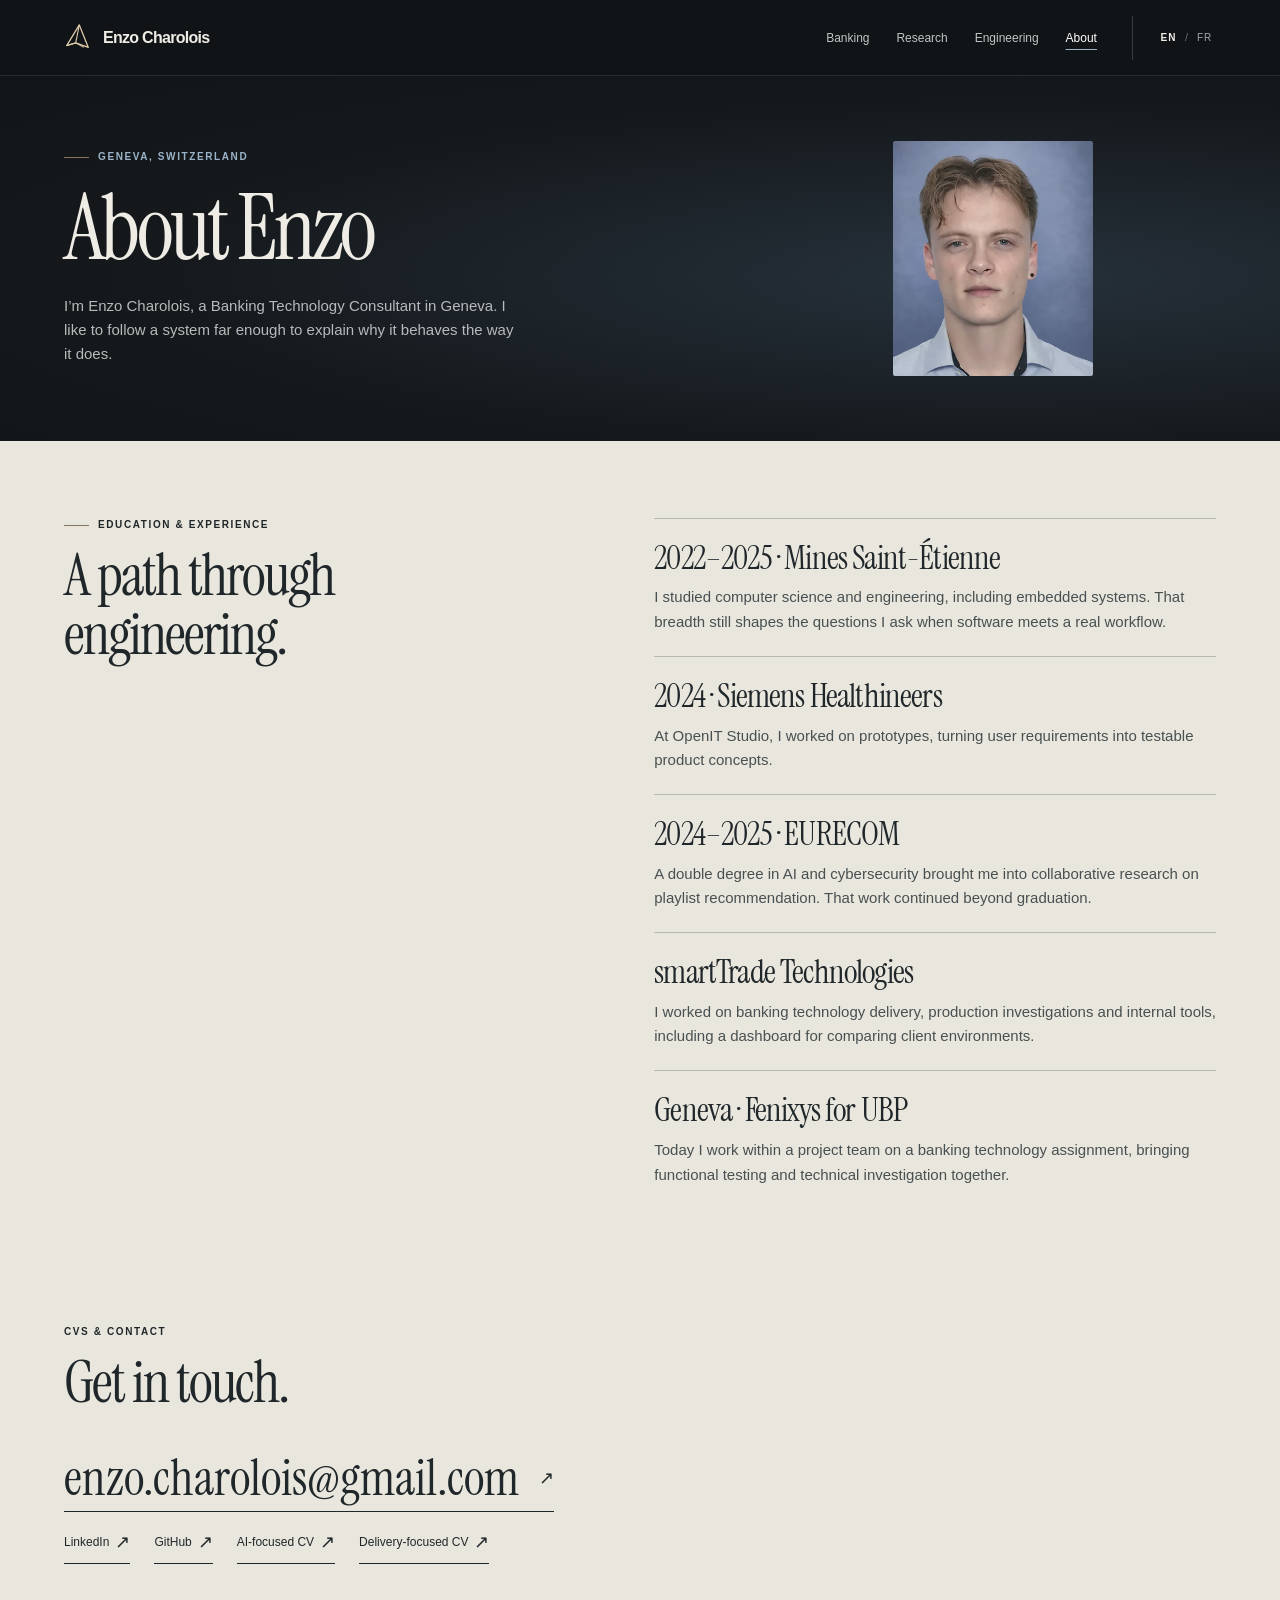
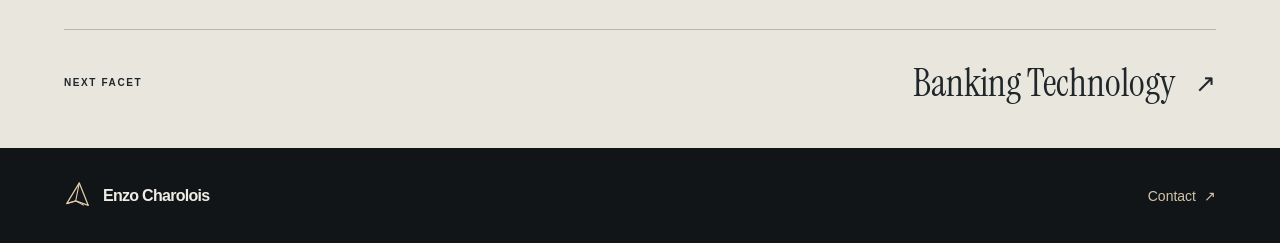
==== about/index.html @ 062ec8ec "Build bilingual portfolio around three engraved interactive glass facets" ====
<!doctype html><html lang="en"><head><meta charset="utf-8"><meta name="viewport" content="width=device-width,initial-scale=1">
  <title>About — Enzo Charolois</title><meta name="description" content="Banking Technology Consultant · Geneva, Switzerland"><meta name="theme-color" content="#111518">
  <meta property="og:type" content="website"><meta property="og:title" content="About — Enzo Charolois"><meta property="og:description" content="Banking Technology Consultant · Geneva, Switzerland"><meta property="og:image" content="https://nazzar02.github.io/enzo-charolois.github.io/facets/social.jpg">
  <link rel="canonical" href="https://nazzar02.github.io/enzo-charolois.github.io/about/"><link rel="alternate" hreflang="en" href="https://nazzar02.github.io/enzo-charolois.github.io/about/"><link rel="alternate" hreflang="fr" href="https://nazzar02.github.io/enzo-charolois.github.io/fr/about/">
  <link rel="icon" href="../facets/mark.svg"><link rel="preload" href="../facets/fonts/InstrumentSerif-Regular.ttf" as="font" type="font/ttf" crossorigin>
  <link rel="stylesheet" href="../facets/style.css"><link rel="stylesheet" href="../facets/world.css"></head><body class="interior" data-page="about">
  <a href="#main" class="skip">Skip to content</a><header><div class="shell header-inner"><a class="brand" href="../"><svg viewBox="0 0 30 32" fill="none" aria-hidden="true"><path d="M3 25 17 2l10 25-14-5Z" stroke="currentColor" stroke-width="1.4" stroke-linejoin="round"/><path d="M17 2 13 22m0 0L3 25m10-3 9 5" stroke="currentColor" stroke-width="1.2"/></svg><span>Enzo Charolois</span></a>
  <nav class="wide-nav" aria-label="Primary navigation"><a href="../banking/" >Banking</a><a href="../research/" >Research</a><a href="../engineering/" >Engineering</a><a href="./" aria-current="page">About</a></nav><div class="lang" aria-label="Language"><a lang="en" hreflang="en" data-language href="./" aria-current="true">EN</a><span aria-hidden="true">/</span><a lang="fr" hreflang="fr" data-language href="../fr/about/" >FR</a></div>
  <details class="compact-nav"><summary>Menu</summary><nav aria-label="Primary navigation"><a href="../banking/" >Banking</a><a href="../research/" >Research</a><a href="../engineering/" >Engineering</a><a href="./" aria-current="page">About</a></nav></details></div></header>
  <main id="main"><section class="world-cover"><div class="world-hero shell"><div><p class="kicker"><span class="rule"></span>Geneva, Switzerland</p><h1>About Enzo</h1><p class="intro">I’m Enzo Charolois, a Banking Technology Consultant in Geneva. I like to follow a system far enough to explain why it behaves the way it does.</p></div><img class="portrait" src="../facets/portrait.webp" alt="Portrait of Enzo Charolois" width="400" height="460"></div></section><div class="paper"><section class="notes shell"><div><p class="kicker"><span class="rule"></span>Education & experience</p><h2 class="section-title">A path through engineering.</h2></div><div class="entries"><article><h3>2022–2025 · Mines Saint-Étienne</h3><p>I studied computer science and engineering, including embedded systems. That breadth still shapes the questions I ask when software meets a real workflow.</p></article><article><h3>2024 · Siemens Healthineers</h3><p>At OpenIT Studio, I worked on prototypes, turning user requirements into testable product concepts.</p></article><article><h3>2024–2025 · EURECOM</h3><p>A double degree in AI and cybersecurity brought me into collaborative research on playlist recommendation. That work continued beyond graduation.</p></article><article><h3>smartTrade Technologies</h3><p>I worked on banking technology delivery, production investigations and internal tools, including a dashboard for comparing client environments.</p></article><article><h3>Geneva · Fenixys for UBP</h3><p>Today I work within a project team on a banking technology assignment, bringing functional testing and technical investigation together.</p></article></div></section><section id="contact" class="contact shell"><p class="kicker">CVs & contact</p><h2 class="section-title">Get in touch.</h2>
 <a class="text-link" href="mailto:enzo.charolois@gmail.com">enzo.charolois@gmail.com <span aria-hidden="true">↗</span></a><div class="references"><a class="text-link" href="https://www.linkedin.com/in/enzo-charolois">LinkedIn <span aria-hidden="true">↗</span></a><a class="text-link" href="https://github.com/Nazzar02">GitHub <span aria-hidden="true">↗</span></a><a class="text-link" href="../assets/docs/cv/CV_Enzo_Charolois-CH-AI.pdf">AI-focused CV <span aria-hidden="true">↗</span></a><a class="text-link" href="../assets/docs/cv/CV_Enzo_Charolois-CH-PM.pdf">Delivery-focused CV <span aria-hidden="true">↗</span></a></div></section>
 <div class="shell next"><span class="kicker">Next facet</span><a href="../banking/">Banking Technology <span aria-hidden="true">↗</span></a></div></div></main>
  <footer><div class="shell footer-inner"><a class="brand" href="../"><svg viewBox="0 0 30 32" fill="none" aria-hidden="true"><path d="M3 25 17 2l10 25-14-5Z" stroke="currentColor" stroke-width="1.4" stroke-linejoin="round"/><path d="M17 2 13 22m0 0L3 25m10-3 9 5" stroke="currentColor" stroke-width="1.2"/></svg> Enzo Charolois</a><a href="./#contact">Contact <span aria-hidden="true">↗</span></a></div></footer>
  <script type="module" src="../facets/world.js"></script></body></html>
---- facets/style.css ----
@font-face {
  font-family: Instrument;
  src: url(fonts/InstrumentSerif-Regular.ttf) format('truetype');
  font-display: swap;
}
@font-face {
  font-family: Instrument;
  src: url(fonts/InstrumentSerif-Italic.ttf) format('truetype');
  font-style: italic;
  font-display: swap;
}
:root {
  color-scheme: dark;
  --night: #111518;
  --ivory: #eeece5;
  --muted: #acb2b4;
  --gold: #d4bc97;
  --steel: #9fb4c9;
  --rule: #ffffff2b;
  --paper: #e9e6dd;
  --ink: #20272a;
  --serif: Instrument, Georgia, serif;
  --sans: Arial, Helvetica, sans-serif;
  font-family: var(--sans);
  font-synthesis: none;
}
* {
  box-sizing: border-box;
}
body {
  margin: 0;
  background: var(--night);
  color: var(--ivory);
  -webkit-font-smoothing: antialiased;
}
a,
button,
summary {
  color: inherit;
  -webkit-tap-highlight-color: transparent;
}
a {
  text-decoration: none;
}
button,
summary {
  font: inherit;
  cursor: pointer;
}
button {
  background: none;
  border: 0;
}
button:focus-visible,
a:focus-visible,
summary:focus-visible,
[tabindex]:focus-visible {
  outline: 2px solid #dea953;
  outline-offset: 4px;
}
h1,
h2,
h3,
p,
figure {
  margin: 0;
}
h1,
h2,
h3 {
  font-weight: 400;
}
h1,
h2 {
  font-family: var(--serif);
}
em {
  font-weight: 400;
}
[hidden] {
  display: none !important;
}
.shell {
  width: min(100% - clamp(48px, 10vw, 172px), 1510px);
  margin-inline: auto;
}
.sr,
.skip:not(:focus) {
  position: absolute;
  width: 1px;
  height: 1px;
  overflow: hidden;
  clip-path: inset(50%);
  white-space: nowrap;
}
.skip:focus {
  position: fixed;
  z-index: 50;
  background: var(--ivory);
  color: #111;
  padding: 15px;
  top: 12px;
  left: 12px;
}
header {
  position: sticky;
  top: 0;
  z-index: 9;
  background: rgba(17, 21, 24, 0.965);
  border-bottom: 1px solid #ffffff18;
}
.header-inner,
.footer-inner {
  display: flex;
  align-items: center;
  gap: 35px;
  min-height: 75px;
}
.brand {
  display: inline-flex;
  align-items: center;
  gap: 12px;
  font-size: 16px;
  letter-spacing: -0.045em;
  font-weight: 600;
  white-space: nowrap;
  min-height: 44px;
}
.brand svg {
  width: 27px;
  height: 31px;
  color: #e1ccab;
}
.wide-nav {
  margin-left: auto;
  display: flex;
  gap: clamp(15px, 2.1vw, 38px);
  align-items: center;
}
.wide-nav a,
.lang a,
.compact-nav summary,
.footer-inner > a:last-child {
  font-size: 12px;
  display: inline-flex;
  align-items: center;
  min-height: 44px;
}
.wide-nav a {
  color: #c0c4c4;
}
.wide-nav a:hover,
.wide-nav [aria-current] {
  color: white;
}
.lang {
  display: flex;
  align-items: center;
  gap: 5px;
  padding-left: 24px;
  border-left: 1px solid var(--rule);
  line-height: 1;
}
.lang a {
  font-size: 10px;
  letter-spacing: 0.09em;
  min-width: 23px;
  justify-content: center;
  color: #a0a7ab;
}
.lang [aria-current] {
  color: var(--ivory);
  font-weight: 700;
}
.lang > span {
  color: #676c70;
  font-size: 11px;
}
.compact-nav {
  display: none;
}
.cover {
  --ambient: 117, 148, 177;
  --ink-rgb: 17, 21, 24;
  position: relative;
  background:
    radial-gradient(
      ellipse at 75% 44%,
      rgba(var(--ambient), 0.12),
      transparent 51%
    ),
    linear-gradient(111deg, #111517, rgb(var(--ink-rgb)));
  overflow: clip;
}
.hero {
  display: grid;
  grid-template-columns: 46% 54%;
  align-items: center;
  min-height: clamp(475px, 71svh, 775px);
  position: relative;
}
.hero-copy {
  position: relative;
  z-index: 2;
  padding: 52px 0 46px;
}
.kicker,
.eyebrow,
.fig-id,
.facet-no,
.print > span,
.plate-id {
  font-size: 10px;
  line-height: 1.4;
  letter-spacing: 0.16em;
  font-weight: 600;
  text-transform: uppercase;
}
.location {
  display: flex;
  gap: 10px;
  align-items: center;
  color: #bbc2c4;
}
.swiss {
  display: grid;
  place-items: center;
  width: 15px;
  height: 15px;
  color: #dfcaaa;
  font: 16px/1 var(--sans);
}
.hero h1 {
  font-size: clamp(76px, 7.95vw, 138px);
  line-height: 0.94;
  letter-spacing: -0.041em;
  margin: 28px 0 24px;
}
.hero h1 em {
  color: #d6c5aa;
}
.intro {
  max-width: 390px;
  color: #b6babb;
  font-size: clamp(15px, 1.14vw, 19px);
  line-height: 1.62;
  text-wrap: pretty;
}
.cta {
  display: inline-flex;
  gap: 25px;
  align-items: center;
  justify-content: center;
  min-height: 45px;
  margin-top: 26px;
  padding: 0 18px;
  border: 1px solid #c4baa761;
  border-radius: 2px;
  color: #e8e3d8;
  font-size: 12px;
  font-weight: 500;
  background: #ffffff04;
}
.cta:hover {
  background: #e2d8c515;
  border-color: #d3bfa1;
}
.cta > span:last-child,
.text-link > span,
.other a > span {
  font: 18px/1 var(--sans);
}
.specimen {
  position: relative;
  margin: 0 -1vw 0 -1.5vw;
  min-width: 0;
}
.stage {
  position: relative;
  aspect-ratio: 1.16;
  width: 100%;
  max-height: min(62svh, 660px);
  isolation: isolate;
  touch-action: pan-y pinch-zoom;
  user-select: none;
  -webkit-user-select: none;
  cursor: grab;
}
.stage.dragging {
  cursor: grabbing;
}
.stage canvas,
.poster {
  position: absolute;
  width: 100%;
  height: 100%;
  inset: 0;
}
.poster {
  object-fit: contain;
  pointer-events: none;
}
.stage.live .poster {
  visibility: hidden;
}
.stage canvas {
  pointer-events: none;
}
.stage:not(.live) canvas {
  visibility: hidden;
}
.stage.static {
  cursor: default;
}
.studio-glow {
  position: absolute;
  inset: 0 -10%;
  background: radial-gradient(
    ellipse at 45% 57%,
    rgba(var(--ambient), 0.15),
    transparent 53%
  );
}
.drawings {
  position: absolute;
  inset: 0 -15%;
  pointer-events: none;
  mask-image: radial-gradient(ellipse, #000 25%, #0008 55%, transparent 78%);
}
.motif {
  width: 100%;
  height: 100%;
  display: block;
}
.drawings .motif {
  color: rgb(var(--ambient));
  position: absolute;
  inset: 0;
  opacity: 0;
}
.drawings .motif:first-child {
  opacity: 0.16;
}
.floor {
  position: absolute;
  left: 12%;
  right: 9%;
  bottom: 1.5%;
  height: 18%;
  background: radial-gradient(
    ellipse at 50% 50%,
    #030507d9 1%,
    #06090ba8 26%,
    transparent 70%
  );
  transform: rotate(-5deg);
  filter: blur(4px);
}
.specimen figcaption {
  display: flex;
  justify-content: center;
  align-items: center;
  gap: 17px;
  color: #adb6ba;
  font-size: 11px;
  min-height: 25px;
}
.drag-hint > span {
  color: #dcc9a8;
  font-size: 19px;
  vertical-align: -1px;
  padding-right: 5px;
}
.fig-id {
  border-left: 1px solid var(--rule);
  padding-left: 16px;
  font-size: 9px;
  font-weight: 400;
  color: #a7afb3;
}
.fig-id b {
  font-weight: 500;
  color: #deded8;
}
.selector-label {
  display: flex;
  justify-content: space-between;
  align-items: center;
  color: #b9bec0;
  min-height: 42px;
}
.selector-label a {
  display: inline-flex;
  align-items: center;
  gap: 10px;
  min-height: 44px;
  font-size: 11px;
}
.selector {
  display: grid;
  grid-template-columns: repeat(3, minmax(0, 1fr));
  gap: clamp(12px, 2.2vw, 38px);
  padding-bottom: 32px;
}
.facet {
  display: flex;
  align-items: center;
  gap: 14px;
  min-height: 79px;
  border-top: 1px solid #ffffff36;
  color: #b3b7b7;
  position: relative;
  font-family: var(--serif);
  font-size: clamp(20px, 2vw, 33px);
  line-height: 1.05;
}
.facet-no {
  font: 10px var(--sans);
  letter-spacing: 0.12em;
  color: #99a1a5;
}
.facet i {
  margin-left: auto;
  width: 7px;
  height: 7px;
  border: 1px solid #969c9e;
  border-radius: 50%;
}
.facet[aria-pressed='true'],
.facet:hover {
  color: #f2ede4;
}
.facet[aria-pressed='true'] {
  border-color: var(--gold);
}
.facet[aria-pressed='true'] i {
  border-color: var(--gold);
  background: var(--gold);
}
.facet[aria-pressed='true'] .facet-no {
  color: var(--gold);
}
.paper {
  background: var(--paper);
  color: var(--ink);
  color-scheme: light;
}
.preview {
  padding: clamp(45px, 6vw, 90px) 0;
  scroll-margin-top: 72px;
}
.rule {
  display: inline-block;
  width: 25px;
  height: 1px;
  background: #84745c;
  vertical-align: middle;
  margin-right: 9px;
}
.preview-no {
  margin-left: 8px;
  color: #5c6566;
  font-weight: 400;
}
.preview-body {
  display: grid;
  grid-template-columns: 1fr 0.9fr;
  gap: 9%;
  align-items: center;
  margin: 28px 0 45px;
}
.eyebrow {
  color: #404a4a;
  font-size: 10px;
}
.preview-body h2,
.section-title {
  font-size: clamp(42px, 4.5vw, 74px);
  line-height: 1.03;
  letter-spacing: -0.035em;
  margin: 14px 0 17px;
}
.prose {
  font-size: 16px;
  line-height: 1.68;
  max-width: 62ch;
  color: #485051;
}
.text-link {
  display: inline-flex;
  min-height: 44px;
  gap: 20px;
  align-items: center;
  border-bottom: 1px solid currentColor;
  font-size: 13px;
  margin-top: 16px;
}
.print {
  min-height: 210px;
  aspect-ratio: 1.8;
  background: #ccd0ce;
  position: relative;
  overflow: hidden;
}
.print .motif {
  position: absolute;
  inset: 0;
  color: #6e7b7d;
  opacity: 0.65;
}
.print img {
  width: 100%;
  height: 110%;
  object-fit: contain;
  position: absolute;
  inset: -7% 0;
}
.print > span {
  position: absolute;
  left: 16px;
  bottom: 12px;
  color: #4f5b5e;
  font-size: 8px;
}
.world-research {
  background: #d2c4b4;
}
.world-engineering {
  background: #c2cdc0;
}
.other {
  border-top: 1px solid #14212640;
  padding-top: 23px;
  display: flex;
  gap: 25px;
  align-items: baseline;
  flex-wrap: wrap;
}
.other > .kicker {
  margin-right: auto;
  color: #565f5e;
}
.other a,
.footer-inner > a:last-child {
  display: inline-flex;
  align-items: center;
  gap: 8px;
  min-height: 44px;
  font-size: 14px;
}
.footer-inner {
  justify-content: space-between;
  min-height: 95px;
}
.footer-inner > a:last-child {
  color: #d3c3a9;
}
@media (max-width: 850px) {
  .hero {
    grid-template-columns: 46% 54%;
    min-height: 440px;
  }
  .hero h1 {
    font-size: clamp(65px, 8.8vw, 78px);
  }
  .hero-copy {
    padding: 45px 0;
  }
  .header-inner {
    gap: 20px;
  }
  .stage {
    aspect-ratio: 0.98;
  }
  .facet {
    gap: 8px;
  }
  .selector {
    gap: 16px;
  }
  .preview-body {
    gap: 5%;
  }
  .lang {
    padding-left: 12px;
  }
}
@media (max-width: 680px) {
  .shell {
    width: calc(100% - 38px);
  }
  .header-inner {
    min-height: 58px;
    gap: 10px;
  }
  .brand {
    font-size: 15px;
    gap: 8px;
  }
  .brand svg {
    width: 23px;
    height: 27px;
  }
  .wide-nav {
    display: none;
  }
  .lang {
    margin-left: auto;
    border: 0;
    padding: 0;
    gap: 0;
  }
  .lang a {
    min-width: 35px;
  }
  .compact-nav {
    display: block;
    position: relative;
  }
  .compact-nav summary {
    list-style: none;
    min-width: 44px;
    justify-content: center;
    font-size: 12px;
  }
  .compact-nav summary::-webkit-details-marker {
    display: none;
  }
  .compact-nav nav {
    position: absolute;
    right: 0;
    top: 100%;
    display: grid;
    min-width: 160px;
    background: #1c2225;
    border: 1px solid var(--rule);
    padding: 8px 16px;
  }
  .compact-nav a {
    display: flex;
    align-items: center;
    min-height: 44px;
    font-size: 14px;
  }
  .hero {
    display: flex;
    flex-direction: column;
    align-items: stretch;
    min-height: 0;
  }
  .hero-copy {
    padding: 32px 0 0;
  }
  .hero h1 {
    font-size: clamp(54px, 12.5vw, 83px);
    margin: 14px 0 12px;
  }
  .intro {
    font-size: 14px;
    max-width: 35ch;
    line-height: 1.48;
  }
  .cta {
    margin-top: 14px;
    font-size: 12px;
    padding: 0 13px;
  }
  .specimen {
    margin: -10px -5px 3px;
  }
  .stage {
    height: clamp(240px, 34svh, 330px);
    aspect-ratio: auto;
    max-height: none;
  }
  .specimen figcaption {
    font-size: 10px;
    min-height: 21px;
  }
  .selector-label {
    margin-top: 4px;
  }
  .selector {
    gap: 10px;
    padding-bottom: 19px;
  }
  .facet {
    min-height: 67px;
    font-size: clamp(18px, 4.6vw, 26px);
    gap: 4px;
    align-content: start;
    flex-direction: column;
    align-items: flex-start;
    padding-top: 10px;
    line-height: 1.05;
  }
  .facet-no {
    font-size: 9px;
  }
  .facet i {
    position: absolute;
    right: 2px;
    top: 13px;
    width: 5px;
    height: 5px;
  }
  .preview {
    scroll-margin-top: 58px;
  }
  .preview-body {
    grid-template-columns: 1fr;
    gap: 24px;
    margin-bottom: 26px;
  }
  .print {
    aspect-ratio: 2;
    min-height: 145px;
  }
  .other {
    display: grid;
    gap: 1px;
  }
  .other .kicker {
    margin-bottom: 7px;
  }
  .footer-inner {
    min-height: 77px;
  }
}
@media (max-width: 380px) {
  .shell {
    width: calc(100% - 30px);
  }
  .hero-copy {
    padding-top: 22px;
  }
  .stage {
    height: 218px;
  }
  .hero h1 {
    font-size: 52px;
  }
}
@media (max-height: 520px) and (orientation: landscape) and (min-width: 590px) {
  .hero {
    display: grid;
    grid-template-columns: 1fr 1fr;
    min-height: 265px;
  }
  .hero-copy {
    padding: 20px 0;
  }
  .hero h1 {
    font-size: 50px;
    margin: 10px 0;
  }
  .stage {
    height: 230px;
    max-height: 230px;
  }
  .intro {
    font-size: 13px;
  }
  .cta {
    margin-top: 10px;
  }
  .header-inner {
    min-height: 52px;
  }
}
@media (prefers-reduced-motion: no-preference) {
  .facet,
  .cta {
    transition:
      color 0.18s,
      border-color 0.18s,
      background 0.18s;
  }
  .stage {
    transition:
      scale 0.22s,
      translate 0.22s;
  }
  .navigating .stage {
    scale: 1.045;
    translate: 0 -3px;
  }
  .preview-body.revealed {
    animation: reveal 0.42s ease-out;
  }
  @keyframes reveal {
    from {
      transform: translateY(9px);
    }
  }
}
@media (prefers-reduced-motion: reduce) {
  *,
  *::before,
  *::after {
    scroll-behavior: auto !important;
    animation: none !important;
    transition: none !important;
  }
}
.stage > * {
  pointer-events: none;
}
.stage .motif * {
  pointer-events: none;
}
@media (max-width: 680px) {
  .lang a {
    min-width: 44px;
  }
}

@media (prefers-reduced-motion: no-preference) {
  .stage canvas,
  .stage .poster {
    transform: translateY(var(--scroll-offset, 0px));
  }
  .drawings .motif-2 path {
    transform: translateY(calc(var(--assembly, 0) * var(--lift, 0px)));
  }
}
.tilt-control {
  display: inline-flex;
  gap: 8px;
  align-items: center;
  min-height: 44px;
  font-size: 11px;
}
.tilt-control input {
  appearance: none;
  -webkit-appearance: none;
  width: 62px;
  height: 44px;
  margin: 0;
  background: transparent;
  cursor: ew-resize;
  touch-action: pan-y;
}
.tilt-control input::-webkit-slider-runnable-track {
  height: 2px;
  background: #8b8e8a;
}
.tilt-control input::-moz-range-track {
  height: 2px;
  background: #8b8e8a;
}
.tilt-control input::-webkit-slider-thumb {
  -webkit-appearance: none;
  width: 10px;
  height: 10px;
  border-radius: 50%;
  margin-top: -4px;
  background: #e0cdae;
  border: 1px solid #e0cdae;
}
.tilt-control input::-moz-range-thumb {
  width: 10px;
  height: 10px;
  border-radius: 50%;
  background: #e0cdae;
  border: 0;
}
.tilt-control input:focus-visible {
  outline: 2px solid var(--gold);
  outline-offset: 0;
}
@media (max-width: 680px) {
  .specimen figcaption {
    gap: 12px;
  }
  .tilt-control {
    gap: 5px;
    font-size: 10px;
  }
  .tilt-control input {
    width: 48px;
  }
  .fig-id {
    padding-left: 9px;
  }
}

@media (prefers-reduced-motion: reduce) {
  .stage.live canvas,
  .tilt-control {
    display: none;
  }
  .stage.live .poster {
    visibility: visible;
  }
}

.other a[data-other] {
  align-items: flex-start;
  flex-direction: column;
  gap: 4px;
  max-width: 245px;
}
.other a[data-other] strong {
  font-weight: 500;
}
.other a[data-other] small {
  color: #4c5655;
  font-size: 12px;
  line-height: 1.5;
}
@media (max-width: 680px) {
  .other a[data-other] {
    max-width: 100%;
    margin: 6px 0;
  }
}

.specimen figcaption {
  display: flex;
  flex-wrap: wrap;
  row-gap: 0;
}
.facet-story {
  width: 100%;
  display: flex;
  align-items: center;
  justify-content: center;
  gap: 10px;
  color: #dadbd4;
  font: 20px/1.24 var(--serif);
  letter-spacing: -0.01em;
}
.story-number {
  font: 9px var(--sans);
  letter-spacing: 0.13em;
  color: var(--gold);
  padding-right: 10px;
  border-right: 1px solid #ffffff3b;
}
.specimen .fig-id {
  display: none;
}
@media (max-width: 680px) {
  .facet-story {
    font-size: 18px;
  }
  .stage {
    height: clamp(225px, 32svh, 310px);
  }
}
---- facets/world.css ----
.interior {
  --accent: #9cb4c9;
  --shade: #26313b;
}
.interior[data-page='research'] {
  --accent: #d4ab86;
  --shade: #3b302a;
}
.interior[data-page='engineering'] {
  --accent: #a8bdab;
  --shade: #2c3932;
}
.wide-nav [aria-current='page'] {
  text-decoration: underline;
  text-underline-offset: 7px;
  text-decoration-color: var(--accent);
}
.world-cover {
  background: radial-gradient(
    ellipse at 78% 55%,
    var(--shade),
    #15191c 60%,
    #111518
  );
}
.world-hero {
  display: grid;
  grid-template-columns: 1.2fr 0.8fr;
  align-items: center;
  gap: 3%;
  min-height: 365px;
  padding-block: 38px;
}
.world-hero h1 {
  font-size: clamp(65px, 7vw, 112px);
  letter-spacing: -0.045em;
  line-height: 1;
  margin: 20px 0;
}
.world-hero .kicker {
  color: var(--accent);
}
.world-hero .intro {
  max-width: 54ch;
}
.plate {
  height: 265px;
  position: relative;
  overflow: hidden;
}
.plate img,
.plate .motif {
  position: absolute;
  inset: 0;
  width: 100%;
  height: 100%;
  object-fit: contain;
}
.plate .motif {
  color: var(--accent);
  opacity: 0.26;
}
.plate-id {
  position: absolute;
  right: 0;
  bottom: 1px;
  font-size: 9px;
  color: var(--accent);
}
.portrait {
  justify-self: center;
  width: min(200px, 70%);
  height: 235px;
  object-fit: cover;
  object-position: center 43%;
  filter: saturate(0.6);
  border-radius: 2px;
}
.lab,
.notes,
.publications,
.contact {
  padding-top: clamp(45px, 6vw, 94px);
}
.lab-head,
.notes {
  display: grid;
  grid-template-columns: 0.94fr 1.06fr;
  gap: 8%;
}
.lab-head {
  align-items: end;
  margin-bottom: 24px;
}
.lab-head .section-title {
  margin-bottom: 0;
}
.lab-head > .prose {
  max-width: 48ch;
}
.section-title {
  max-width: 14ch;
}
.instrument {
  background: #202629;
  color: #f0eee7;
  padding: clamp(18px, 3vw, 45px);
  border-top: 3px solid var(--accent);
}
.switch-row {
  display: flex;
  flex-wrap: wrap;
  gap: 5px 16px;
  border-bottom: 1px solid #fbf7eb38;
}
.switch-row a {
  display: flex;
  gap: 8px;
  align-items: center;
  min-height: 48px;
  border-bottom: 2px solid transparent;
  color: #c6cccb;
  font-size: 14px;
  padding: 3px 8px 4px 0;
}
.switch-row a small {
  font-size: 10px;
  letter-spacing: 0.09em;
  color: #9ba9ac;
}
.switch-row a[aria-pressed='true'] {
  color: #fff5df;
  border-color: var(--accent);
}
.switch-row a[aria-pressed='true'] small {
  color: var(--accent);
}
.result {
  display: grid;
  grid-template-columns: 1fr 1fr;
  gap: 8%;
  align-items: center;
  min-height: 225px;
  padding: 22px 0 16px;
  scroll-margin-top: 78px;
}
.result h3 {
  font: clamp(32px, 3.2vw, 52px) / 1.04 var(--serif);
  letter-spacing: -0.025em;
  margin: 10px 0 12px;
}
.result .kicker {
  color: var(--accent);
}
.finding,
.technical-note,
.entries p,
.publication p {
  font-size: 15px;
  line-height: 1.65;
}
.finding {
  color: #c4cbcb;
  max-width: 52ch;
}
.technical-note {
  font-size: 12px;
  color: #bdc5c5;
  border-top: 1px solid #ffffff26;
  padding-top: 13px;
}
.readout {
  margin: 0;
}
.readout > div {
  display: flex;
  align-items: baseline;
  justify-content: space-between;
  gap: 15px;
  border-bottom: 1px solid #ffffff1d;
  padding: 9px 0;
  font-size: 14px;
}
.readout dt {
  color: #b7c0c0;
}
.readout dd {
  margin: 0;
  white-space: nowrap;
}
.readout .difference dd {
  color: #f4c49a;
}
.readout > div:last-child {
  border: none;
}
.verdict {
  color: var(--accent);
  font-size: 12px;
}
.notes {
  padding-bottom: 40px;
}
.entries article,
.publication {
  border-top: 1px solid #29323440;
  padding: 21px 0;
}
.entries h3,
.publication h3 {
  font: clamp(27px, 2.6vw, 42px) / 1.1 var(--serif);
  letter-spacing: -0.025em;
  margin-bottom: 9px;
}
.entries p,
.publication p {
  color: #485051;
}
.vector-map {
  width: 100%;
  max-height: 250px;
  display: block;
  color: #c7b6a2;
}
.vector-map text {
  font: 11px var(--sans);
  fill: #e4d2bc;
}
.rank {
  padding-left: 1.4em;
  margin: 10px 0;
  font-size: 14px;
}
.rank li {
  padding: 8px 0;
  border-bottom: 1px solid #ffffff26;
}
.rank li::marker {
  color: var(--accent);
}
.rank li span:last-child {
  float: right;
  color: #c4cbc9;
  font-variant-numeric: tabular-nums;
}
.pipeline {
  list-style: none;
  display: grid;
  grid-template-columns: 1fr 1fr;
  gap: 9px;
  padding: 0;
  margin: 0;
}
.pipeline li {
  border: 1px solid #ffffff2f;
  padding: 16px 12px;
  color: #ccd4cf;
  font-size: 14px;
}
.pipeline li.lit {
  background: #a0b49c18;
  border-color: var(--accent);
}
.pipeline li span {
  display: block;
  font-size: 10px;
  color: var(--accent);
  letter-spacing: 0.09em;
  margin-bottom: 10px;
}
.publication {
  display: grid;
  grid-template-columns: 0.94fr 1.06fr;
  gap: 8%;
  padding: 24px 0;
}
.publication .kicker {
  color: #343d40;
  font-size: 11px;
}
.publication .kicker span {
  font-weight: 400;
  letter-spacing: 0.04em;
  text-transform: none;
}
.references,
.evidence-links {
  display: flex;
  flex-wrap: wrap;
  gap: 0 24px;
}
.references .text-link {
  font-size: 12px;
  gap: 6px;
  margin-top: 8px;
}
.publications,
.contact {
  padding-bottom: 30px;
}
.contact {
  scroll-margin-top: 58px;
}
.contact > .text-link {
  font: clamp(23px, 4vw, 50px) var(--serif);
}
.next {
  margin-top: 35px;
  padding: 28px 0 40px;
  border-top: 1px solid #212a2c40;
  display: flex;
  align-items: center;
  justify-content: space-between;
  gap: 15px;
}
.next > a {
  display: inline-flex;
  align-items: center;
  gap: 20px;
  min-height: 44px;
  font: clamp(25px, 3vw, 46px) var(--serif);
}
.next > a span {
  font: 25px var(--sans);
}
@media (max-width: 680px) {
  .world-hero {
    min-height: 0;
    grid-template-columns: 1fr;
    padding: 35px 0 18px;
  }
  .world-hero h1 {
    font-size: clamp(53px, 12.5vw, 77px);
    margin: 14px 0;
  }
  .world-hero .intro {
    max-width: 41ch;
    font-size: 15px;
  }
  .plate {
    height: 155px;
    margin-top: 8px;
  }
  .plate-id {
    bottom: 3px;
  }
  .portrait {
    justify-self: start;
    width: 104px;
    height: 118px;
    margin: 20px 0 2px;
  }
  .lab-head,
  .notes,
  .publication {
    grid-template-columns: 1fr;
    gap: 12px;
  }
  .lab-head .section-title {
    margin-top: 10px;
  }
  .switch-row {
    gap: 0 10px;
  }
  .switch-row a {
    font-size: 12px;
    gap: 5px;
    padding-right: 0;
  }
  .instrument {
    padding: 16px;
  }
  .result {
    grid-template-columns: 1fr;
    gap: 16px;
    min-height: 0;
    padding: 22px 0;
  }
  .notes {
    padding-bottom: 14px;
  }
  .entries article {
    padding: 16px 0;
  }
  .vector-map {
    height: 155px;
  }
  .pipeline li {
    padding: 9px;
  }
  .readout > div {
    font-size: 13px;
  }
  .publication {
    gap: 10px;
  }
  .references {
    gap: 0 14px;
  }
  .next {
    align-items: baseline;
  }
  .world-hero .kicker,
  .next .kicker {
    font-size: 9px;
  }
  .lab .prose {
    font-size: 14px;
  }
}
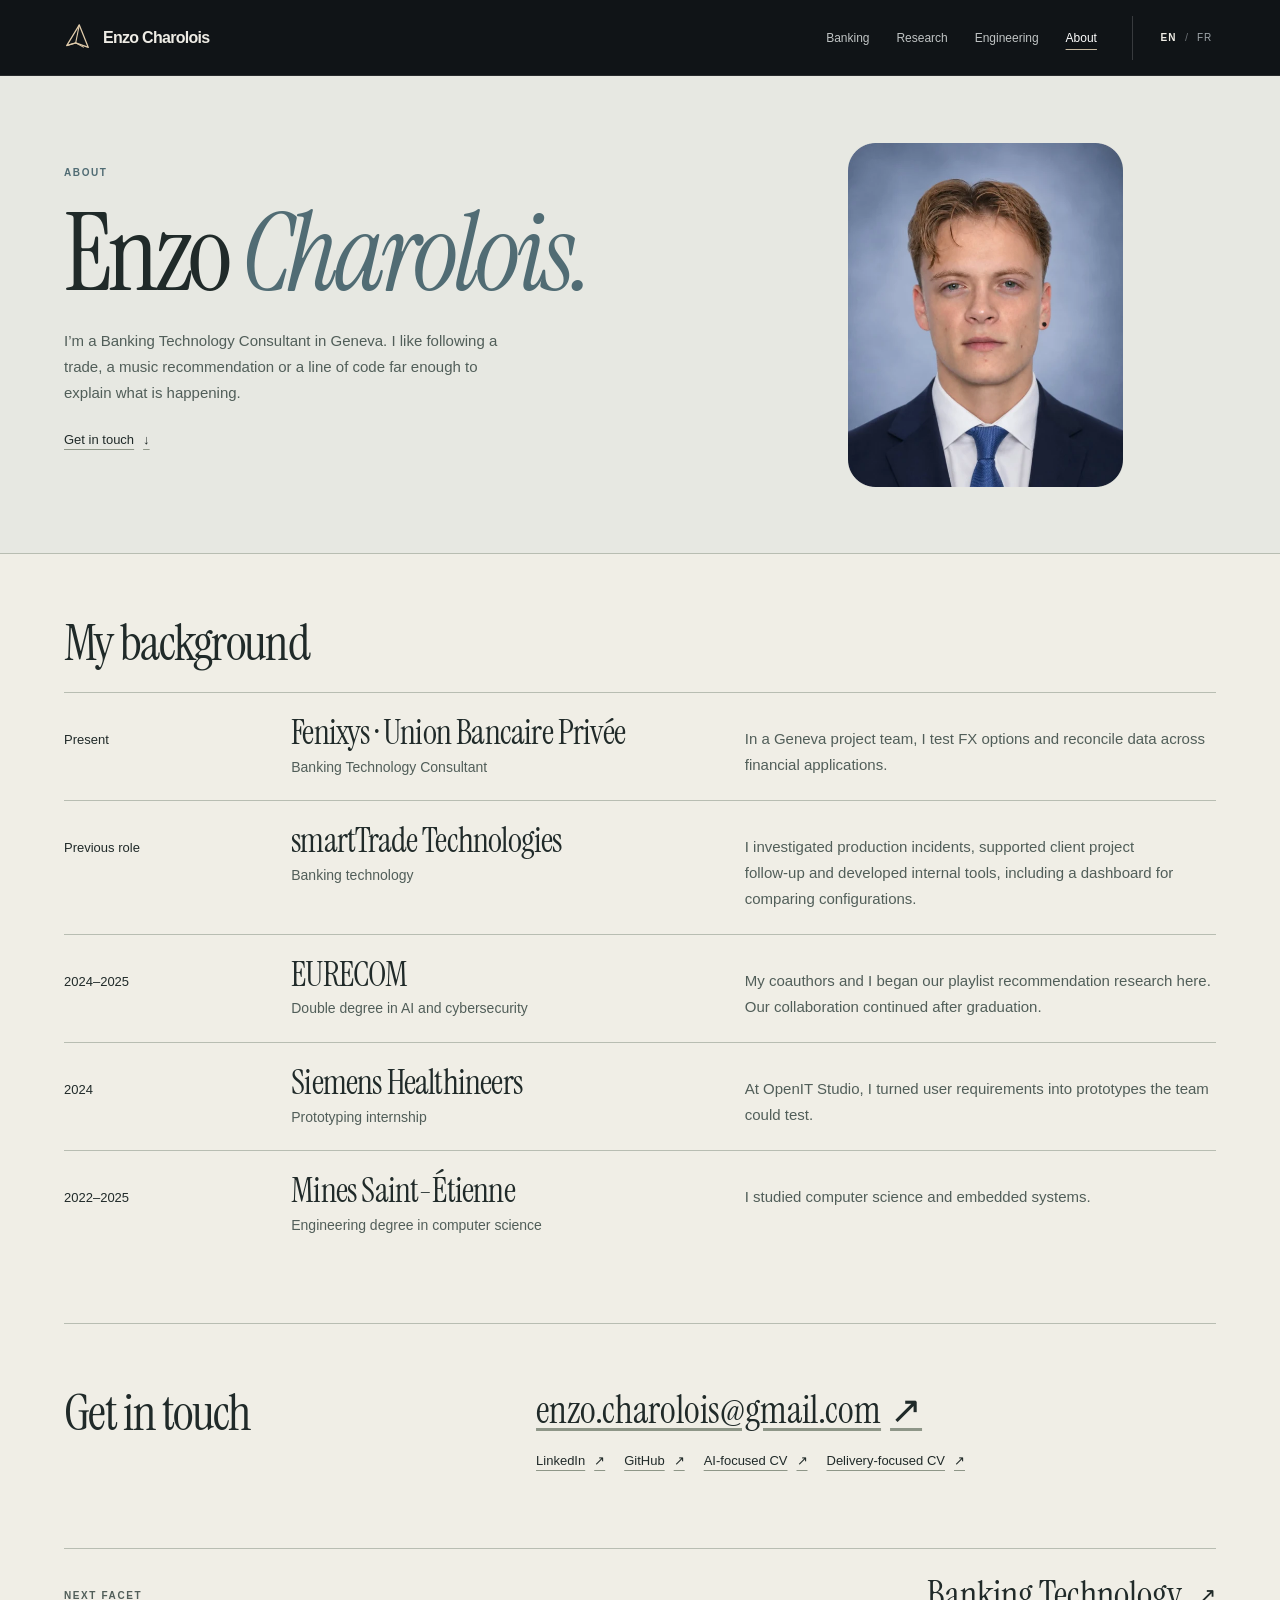
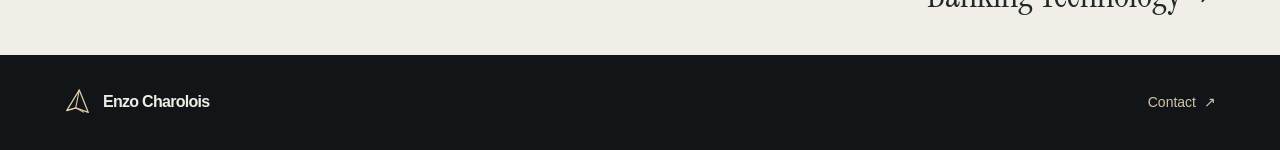
==== commit 53426736: "Replace facet demos with sourced editorial pages and refresh the biography" ====
--- a/about/index.html
+++ b/about/index.html
@@ -7,8 +7,7 @@
   <a href="#main" class="skip">Skip to content</a><header><div class="shell header-inner"><a class="brand" href="../"><svg viewBox="0 0 30 32" fill="none" aria-hidden="true"><path d="M3 25 17 2l10 25-14-5Z" stroke="currentColor" stroke-width="1.4" stroke-linejoin="round"/><path d="M17 2 13 22m0 0L3 25m10-3 9 5" stroke="currentColor" stroke-width="1.2"/></svg><span>Enzo Charolois</span></a>
   <nav class="wide-nav" aria-label="Primary navigation"><a href="../banking/" >Banking</a><a href="../research/" >Research</a><a href="../engineering/" >Engineering</a><a href="./" aria-current="page">About</a></nav><div class="lang" aria-label="Language"><a lang="en" hreflang="en" data-language href="./" aria-current="true">EN</a><span aria-hidden="true">/</span><a lang="fr" hreflang="fr" data-language href="../fr/about/" >FR</a></div>
   <details class="compact-nav"><summary>Menu</summary><nav aria-label="Primary navigation"><a href="../banking/" >Banking</a><a href="../research/" >Research</a><a href="../engineering/" >Engineering</a><a href="./" aria-current="page">About</a></nav></details></div></header>
-  <main id="main"><section class="world-cover"><div class="world-hero shell"><div><p class="kicker"><span class="rule"></span>Geneva, Switzerland</p><h1>About Enzo</h1><p class="intro">I’m Enzo Charolois, a Banking Technology Consultant in Geneva. I like to follow a system far enough to explain why it behaves the way it does.</p></div><img class="portrait" src="../facets/portrait.webp" alt="Portrait of Enzo Charolois" width="400" height="460"></div></section><div class="paper"><section class="notes shell"><div><p class="kicker"><span class="rule"></span>Education & experience</p><h2 class="section-title">A path through engineering.</h2></div><div class="entries"><article><h3>2022–2025 · Mines Saint-Étienne</h3><p>I studied computer science and engineering, including embedded systems. That breadth still shapes the questions I ask when software meets a real workflow.</p></article><article><h3>2024 · Siemens Healthineers</h3><p>At OpenIT Studio, I worked on prototypes, turning user requirements into testable product concepts.</p></article><article><h3>2024–2025 · EURECOM</h3><p>A double degree in AI and cybersecurity brought me into collaborative research on playlist recommendation. That work continued beyond graduation.</p></article><article><h3>smartTrade Technologies</h3><p>I worked on banking technology delivery, production investigations and internal tools, including a dashboard for comparing client environments.</p></article><article><h3>Geneva · Fenixys for UBP</h3><p>Today I work within a project team on a banking technology assignment, bringing functional testing and technical investigation together.</p></article></div></section><section id="contact" class="contact shell"><p class="kicker">CVs & contact</p><h2 class="section-title">Get in touch.</h2>
- <a class="text-link" href="mailto:enzo.charolois@gmail.com">enzo.charolois@gmail.com <span aria-hidden="true">↗</span></a><div class="references"><a class="text-link" href="https://www.linkedin.com/in/enzo-charolois">LinkedIn <span aria-hidden="true">↗</span></a><a class="text-link" href="https://github.com/Nazzar02">GitHub <span aria-hidden="true">↗</span></a><a class="text-link" href="../assets/docs/cv/CV_Enzo_Charolois-CH-AI.pdf">AI-focused CV <span aria-hidden="true">↗</span></a><a class="text-link" href="../assets/docs/cv/CV_Enzo_Charolois-CH-PM.pdf">Delivery-focused CV <span aria-hidden="true">↗</span></a></div></section>
- <div class="shell next"><span class="kicker">Next facet</span><a href="../banking/">Banking Technology <span aria-hidden="true">↗</span></a></div></div></main>
+  <main id="main" class="edition"><section class="mast"><div class="shell mast-layout"><div class="mast-copy"><p class="kicker">About</p><h1>Enzo <em>Charolois.</em></h1><p class="mast-intro">I’m a Banking Technology Consultant in Geneva. I like following a trade, a music recommendation or a line of code far enough to explain what is happening.</p><a class="editorial-link" href="#contact">Get in touch <span aria-hidden="true">↓</span></a></div><figure class="suit"><img src="../facets/portrait.webp" width="530" height="663" alt="Enzo Charolois wearing a blue suit and tie."></figure></div></section><section class="shell biography"><h2 class="reading-title">My background</h2><ol><li><p class="when">Present</p><div><h3>Fenixys · Union Bancaire Privée</h3><p class="position">Banking Technology Consultant</p></div><p class="history-text">In a Geneva project team, I test FX options and reconcile data across financial applications.</p></li><li><p class="when">Previous role</p><div><h3>smartTrade Technologies</h3><p class="position">Banking technology</p></div><p class="history-text">I investigated production incidents, supported client project follow-up and developed internal tools, including a dashboard for comparing configurations.</p></li><li><p class="when">2024–2025</p><div><h3>EURECOM</h3><p class="position">Double degree in AI and cybersecurity</p></div><p class="history-text">My coauthors and I began our playlist recommendation research here. Our collaboration continued after graduation.</p></li><li><p class="when">2024</p><div><h3>Siemens Healthineers</h3><p class="position">Prototyping internship</p></div><p class="history-text">At OpenIT Studio, I turned user requirements into prototypes the team could test.</p></li><li><p class="when">2022–2025</p><div><h3>Mines Saint-Étienne</h3><p class="position">Engineering degree in computer science</p></div><p class="history-text">I studied computer science and embedded systems.</p></li></ol></section>
+  <section class="shell contact" id="contact"><h2>Get in touch</h2><div><a class="editorial-link" href="mailto:enzo.charolois@gmail.com">enzo.charolois@gmail.com <span aria-hidden="true">↗</span></a><div class="references"><a class="editorial-link" href="https://www.linkedin.com/in/enzo-charolois">LinkedIn <span aria-hidden="true">↗</span></a><a class="editorial-link" href="https://github.com/Nazzar02">GitHub <span aria-hidden="true">↗</span></a><a class="editorial-link" href="../assets/docs/cv/CV_Enzo_Charolois-CH-AI.pdf">AI-focused CV <span aria-hidden="true">↗</span></a><a class="editorial-link" href="../assets/docs/cv/CV_Enzo_Charolois-CH-PM.pdf">Delivery-focused CV <span aria-hidden="true">↗</span></a></div></div></section><nav class="shell next-reading" aria-label="Next facet"><span class="kicker">Next facet</span><a href="../banking/">Banking Technology <span aria-hidden="true">↗</span></a></nav></main>
   <footer><div class="shell footer-inner"><a class="brand" href="../"><svg viewBox="0 0 30 32" fill="none" aria-hidden="true"><path d="M3 25 17 2l10 25-14-5Z" stroke="currentColor" stroke-width="1.4" stroke-linejoin="round"/><path d="M17 2 13 22m0 0L3 25m10-3 9 5" stroke="currentColor" stroke-width="1.2"/></svg> Enzo Charolois</a><a href="./#contact">Contact <span aria-hidden="true">↗</span></a></div></footer>
-  <script type="module" src="../facets/world.js"></script></body></html>+  </body></html>
--- a/facets/style.css
+++ b/facets/style.css
@@ -208,7 +208,6 @@
 .eyebrow,
 .fig-id,
 .facet-no,
-.print > span,
 .plate-id {
   font-size: 10px;
   line-height: 1.4;
@@ -495,38 +494,98 @@
   font-size: 13px;
   margin-top: 16px;
 }
-.print {
-  min-height: 210px;
-  aspect-ratio: 1.8;
-  background: #ccd0ce;
+.exhibit {
+  margin: 0;
+  min-width: 0;
+}
+.exhibit-art {
   position: relative;
+  isolation: isolate;
   overflow: hidden;
-}
-.print .motif {
+  aspect-ratio: 1.65;
+}
+.exhibit-art img {
+  display: block;
+  width: 100%;
+  height: 100%;
+  object-fit: cover;
+}
+.exhibit figcaption {
+  display: flex;
+  align-items: baseline;
+  justify-content: space-between;
+  gap: 14px;
+  padding-top: 10px;
+  color: #4f5754;
+  font: 12px/1.45 var(--sans);
+}
+.exhibit figcaption a {
+  flex-shrink: 0;
+  text-decoration: underline;
+  text-decoration-color: #8d9289;
+  text-underline-offset: 3px;
+}
+.exhibit-banking .exhibit-art {
+  background: #e7e2d6;
+  border: 1px solid #b5b6a8;
+}
+.exhibit-banking img {
+  object-position: 48% 42%;
+}
+.exhibit-research .exhibit-art {
+  background: linear-gradient(118deg, #84513c 0%, #b88668 44%, #c29b7e 100%);
+}
+.exhibit-research .exhibit-art::before {
+  content: '';
   position: absolute;
-  inset: 0;
-  color: #6e7b7d;
-  opacity: 0.65;
-}
-.print img {
-  width: 100%;
-  height: 110%;
+  left: 18%;
+  top: 13%;
+  width: 76%;
+  height: 130%;
+  background: #e3d8c4;
+  transform: rotate(5.5deg);
+  box-shadow: 0 10px 22px #39281f44;
+}
+.exhibit-research img {
+  position: absolute;
+  left: 10%;
+  top: 13%;
+  width: 80%;
+  height: auto;
+  transform: rotate(-5deg);
+  box-shadow: 3px 8px 22px #49342566;
+}
+.exhibit-engineering .exhibit-art {
+  background: #172c2b;
+  display: grid;
+  align-items: center;
+}
+.exhibit-engineering img {
+  height: auto;
   object-fit: contain;
-  position: absolute;
-  inset: -7% 0;
-}
-.print > span {
-  position: absolute;
-  left: 16px;
-  bottom: 12px;
-  color: #4f5b5e;
-  font-size: 8px;
-}
-.world-research {
-  background: #d2c4b4;
-}
-.world-engineering {
-  background: #c2cdc0;
+}
+.preview-body {
+  grid-template-columns: 0.86fr 1.14fr;
+  gap: clamp(28px, 7vw, 125px);
+  margin-top: 34px;
+  margin-bottom: 48px;
+}
+.preview-body h2 {
+  max-width: 14ch;
+}
+.preview .exhibit-art {
+  aspect-ratio: 1.72;
+}
+@media (max-width: 680px) {
+  .exhibit figcaption {
+    font-size: 11px;
+  }
+  .exhibit figcaption a {
+    display: flex;
+    align-items: baseline;
+    gap: 4px;
+    min-height: 32px;
+  }
 }
 .other {
   border-top: 1px solid #14212640;
@@ -712,10 +771,6 @@
     gap: 24px;
     margin-bottom: 26px;
   }
-  .print {
-    aspect-ratio: 2;
-    min-height: 145px;
-  }
   .other {
     display: grid;
     gap: 1px;
--- a/facets/world.css
+++ b/facets/world.css
@@ -1,410 +1,406 @@
-.interior {
-  --accent: #9cb4c9;
-  --shade: #26313b;
-}
-.interior[data-page='research'] {
-  --accent: #d4ab86;
-  --shade: #3b302a;
-}
-.interior[data-page='engineering'] {
-  --accent: #a8bdab;
-  --shade: #2c3932;
-}
-.wide-nav [aria-current='page'] {
+/* The secondary pages read as a printed portfolio. Each opening uses an actual
+   document or a map with its source, followed by the work in reading order. */
+.edition {
+  --sheet: #f0eee6;
+  --type: #202a29;
+  --quiet: #515e59;
+  --line: #b8bdb2;
+  --accent: #516c74;
+  background: var(--sheet);
+  color: var(--type);
+  color-scheme: light;
+}
+.interior .wide-nav [aria-current='page'] {
   text-decoration: underline;
   text-underline-offset: 7px;
-  text-decoration-color: var(--accent);
-}
-.world-cover {
-  background: radial-gradient(
-    ellipse at 78% 55%,
-    var(--shade),
-    #15191c 60%,
-    #111518
-  );
-}
-.world-hero {
-  display: grid;
-  grid-template-columns: 1.2fr 0.8fr;
-  align-items: center;
-  gap: 3%;
-  min-height: 365px;
-  padding-block: 38px;
-}
-.world-hero h1 {
-  font-size: clamp(65px, 7vw, 112px);
-  letter-spacing: -0.045em;
-  line-height: 1;
-  margin: 20px 0;
-}
-.world-hero .kicker {
-  color: var(--accent);
-}
-.world-hero .intro {
-  max-width: 54ch;
-}
-.plate {
-  height: 265px;
-  position: relative;
-  overflow: hidden;
-}
-.plate img,
-.plate .motif {
-  position: absolute;
-  inset: 0;
-  width: 100%;
-  height: 100%;
-  object-fit: contain;
-}
-.plate .motif {
-  color: var(--accent);
-  opacity: 0.26;
-}
-.plate-id {
-  position: absolute;
-  right: 0;
-  bottom: 1px;
-  font-size: 9px;
-  color: var(--accent);
-}
-.portrait {
-  justify-self: center;
-  width: min(200px, 70%);
-  height: 235px;
-  object-fit: cover;
-  object-position: center 43%;
-  filter: saturate(0.6);
-  border-radius: 2px;
-}
-.lab,
-.notes,
-.publications,
-.contact {
-  padding-top: clamp(45px, 6vw, 94px);
-}
-.lab-head,
-.notes {
+  text-decoration-color: #c8baa1;
+}
+.mast {
+  background: #e9e8dd;
+  border-bottom: 1px solid var(--line);
+}
+.mast-layout {
   display: grid;
   grid-template-columns: 0.94fr 1.06fr;
-  gap: 8%;
-}
-.lab-head {
-  align-items: end;
-  margin-bottom: 24px;
-}
-.lab-head .section-title {
-  margin-bottom: 0;
-}
-.lab-head > .prose {
-  max-width: 48ch;
-}
-.section-title {
-  max-width: 14ch;
-}
-.instrument {
-  background: #202629;
-  color: #f0eee7;
-  padding: clamp(18px, 3vw, 45px);
-  border-top: 3px solid var(--accent);
-}
-.switch-row {
+  align-items: center;
+  gap: clamp(36px, 6.8vw, 110px);
+  padding-block: clamp(42px, 5.2vw, 82px);
+}
+.mast .kicker,
+.ledger-side > .kicker,
+.projects .kicker,
+.featured .kicker {
+  color: var(--accent);
+}
+.mast h1 {
+  font-size: clamp(61px, 6.55vw, 108px);
+  line-height: 0.94;
+  letter-spacing: -0.043em;
+  margin: 23px 0 24px;
+  text-wrap: balance;
+}
+.mast h1 em {
+  color: var(--accent);
+}
+.mast-intro,
+.passages article > p:not(.kicker),
+.afterword p:not(.kicker),
+.history-text {
+  font-size: clamp(15px, 1.16vw, 18px);
+  line-height: 1.72;
+  color: var(--quiet);
+  max-width: 66ch;
+  text-wrap: pretty;
+}
+.mast-intro {
+  max-width: 52ch;
+}
+.mast .exhibit-art {
+  aspect-ratio: 1.54;
+}
+.interior[data-page='research'] .edition {
+  --accent: #825538;
+}
+.interior[data-page='research'] .mast {
+  background: #efe6d9;
+}
+.interior[data-page='research'] .mast-layout {
+  grid-template-columns: 1.06fr 0.94fr;
+}
+.interior[data-page='research'] .mast h1 {
+  max-width: 10ch;
+}
+.interior[data-page='engineering'] .edition {
+  --accent: #42654d;
+}
+.interior[data-page='engineering'] .mast {
+  background: #172c2b;
+  color: #f1eddf;
+  border-color: #172c2b;
+}
+.interior[data-page='engineering'] .mast .kicker {
+  color: #c4cebc;
+}
+.interior[data-page='engineering'] .mast h1 em {
+  color: #c4cba9;
+}
+.interior[data-page='engineering'] .mast .mast-intro,
+.interior[data-page='engineering'] .mast figcaption {
+  color: #c7d0c5;
+}
+.interior[data-page='engineering'] .mast .exhibit-art {
+  aspect-ratio: 1.84;
+  border-block: 1px solid #7e96815c;
+}
+.interior[data-page='engineering'] .mast-layout {
+  grid-template-columns: 0.84fr 1.16fr;
+}
+.interior[data-page='about'] .mast {
+  background: #e7e8e2;
+}
+.interior[data-page='about'] .mast-layout {
+  grid-template-columns: minmax(0, 1fr) minmax(190px, 0.48fr);
+  gap: 12%;
+  padding-right: 6%;
+}
+.interior[data-page='about'] .mast h1 {
+  font-size: clamp(68px, 8.4vw, 134px);
+}
+.suit {
+  justify-self: center;
+  max-width: 275px;
+  width: 100%;
+  position: relative;
+}
+.suit img {
+  display: block;
+  width: 100%;
+  height: auto;
+}
+.ledger,
+.afterword,
+.contact,
+.bib-entry {
+  display: grid;
+  grid-template-columns: 0.72fr 1.28fr;
+  gap: clamp(28px, 7vw, 115px);
+}
+.ledger,
+.bibliography,
+.biography,
+.afterword,
+.contact {
+  padding-block: clamp(42px, 5vw, 82px);
+}
+.reading-title,
+.ledger-side h2,
+.afterword h2,
+.contact h2 {
+  font: clamp(37px, 3.9vw, 65px) / 1.04 var(--serif);
+  letter-spacing: -0.034em;
+  margin: 0;
+}
+.ledger-side h2,
+.featured h2 {
+  max-width: 15ch;
+}
+.ledger-side > .kicker,
+.featured .kicker {
+  margin-bottom: 16px;
+}
+.ledger-side > p:not(.kicker) {
+  margin-top: 15px;
+  color: var(--quiet);
+  line-height: 1.55;
+}
+.passages article + article {
+  margin-top: 30px;
+  padding-top: 26px;
+  border-top: 1px solid var(--line);
+}
+.passages h3,
+.bib-entry h3,
+.biography h3 {
+  font: clamp(29px, 2.65vw, 45px) / 1.08 var(--serif);
+  letter-spacing: -0.024em;
+}
+.passages h3 {
+  margin-bottom: 12px;
+}
+.afterword,
+.contact,
+.next-reading {
+  border-top: 1px solid var(--line);
+}
+.featured {
+  border: 0;
+  padding-bottom: 0;
+}
+.projects article > .kicker {
+  margin-bottom: 8px;
+}
+.editorial-link {
+  display: inline-flex;
+  align-items: center;
+  gap: 9px;
+  min-height: 44px;
+  font-size: 13px;
+  line-height: 1.3;
+  text-decoration: underline;
+  text-underline-offset: 5px;
+  text-decoration-color: #8e9688;
+}
+.editorial-link:hover,
+.exhibit a:hover,
+.bib-entry h3 a:hover {
+  text-decoration: underline;
+  text-decoration-thickness: 1px;
+  text-underline-offset: 5px;
+}
+.mast-copy > .editorial-link,
+.afterword .editorial-link,
+.passages article > .editorial-link {
+  margin-top: 13px;
+}
+.references {
   display: flex;
+  gap: 0 19px;
+  align-items: baseline;
   flex-wrap: wrap;
-  gap: 5px 16px;
-  border-bottom: 1px solid #fbf7eb38;
-}
-.switch-row a {
+}
+.bibliography ol,
+.biography ol {
+  margin: 22px 0 0;
+  list-style: none;
+  padding: 0;
+}
+.bib-entry,
+.biography li {
+  padding: 22px 0;
+  border-top: 1px solid var(--line);
+  scroll-margin-top: 84px;
+}
+.bib-meta time,
+.when {
+  font-size: 13px;
+  color: var(--type);
+  font-variant-numeric: tabular-nums;
+}
+.bib-meta span {
+  display: block;
+  margin-top: 7px;
+  color: var(--quiet);
+  font-size: 14px;
+  line-height: 1.5;
+}
+.bib-entry h3 {
+  max-width: 36ch;
+}
+.bib-entry p,
+.footnote,
+.position {
+  color: var(--quiet);
+  font-size: 14px;
+  line-height: 1.55;
+}
+.bib-entry p {
+  margin: 9px 0 2px;
+}
+.footnote {
+  margin: 13px 0 0;
+}
+.biography li {
+  display: grid;
+  grid-template-columns: 0.36fr 0.84fr 1fr;
+  gap: 5%;
+  align-items: baseline;
+}
+.position {
+  margin-top: 5px;
+}
+.contact > div > .editorial-link {
+  font: clamp(23px, 3vw, 47px) / 1.15 var(--serif);
+  margin-bottom: 8px;
+}
+.next-reading {
+  padding-block: 25px 37px;
   display: flex;
-  gap: 8px;
-  align-items: center;
-  min-height: 48px;
-  border-bottom: 2px solid transparent;
-  color: #c6cccb;
-  font-size: 14px;
-  padding: 3px 8px 4px 0;
-}
-.switch-row a small {
-  font-size: 10px;
-  letter-spacing: 0.09em;
-  color: #9ba9ac;
-}
-.switch-row a[aria-pressed='true'] {
-  color: #fff5df;
-  border-color: var(--accent);
-}
-.switch-row a[aria-pressed='true'] small {
-  color: var(--accent);
-}
-.result {
-  display: grid;
-  grid-template-columns: 1fr 1fr;
-  gap: 8%;
-  align-items: center;
-  min-height: 225px;
-  padding: 22px 0 16px;
-  scroll-margin-top: 78px;
-}
-.result h3 {
-  font: clamp(32px, 3.2vw, 52px) / 1.04 var(--serif);
-  letter-spacing: -0.025em;
-  margin: 10px 0 12px;
-}
-.result .kicker {
-  color: var(--accent);
-}
-.finding,
-.technical-note,
-.entries p,
-.publication p {
-  font-size: 15px;
-  line-height: 1.65;
-}
-.finding {
-  color: #c4cbcb;
-  max-width: 52ch;
-}
-.technical-note {
-  font-size: 12px;
-  color: #bdc5c5;
-  border-top: 1px solid #ffffff26;
-  padding-top: 13px;
-}
-.readout {
-  margin: 0;
-}
-.readout > div {
-  display: flex;
-  align-items: baseline;
-  justify-content: space-between;
-  gap: 15px;
-  border-bottom: 1px solid #ffffff1d;
-  padding: 9px 0;
-  font-size: 14px;
-}
-.readout dt {
-  color: #b7c0c0;
-}
-.readout dd {
-  margin: 0;
-  white-space: nowrap;
-}
-.readout .difference dd {
-  color: #f4c49a;
-}
-.readout > div:last-child {
-  border: none;
-}
-.verdict {
-  color: var(--accent);
-  font-size: 12px;
-}
-.notes {
-  padding-bottom: 40px;
-}
-.entries article,
-.publication {
-  border-top: 1px solid #29323440;
-  padding: 21px 0;
-}
-.entries h3,
-.publication h3 {
-  font: clamp(27px, 2.6vw, 42px) / 1.1 var(--serif);
-  letter-spacing: -0.025em;
-  margin-bottom: 9px;
-}
-.entries p,
-.publication p {
-  color: #485051;
-}
-.vector-map {
-  width: 100%;
-  max-height: 250px;
-  display: block;
-  color: #c7b6a2;
-}
-.vector-map text {
-  font: 11px var(--sans);
-  fill: #e4d2bc;
-}
-.rank {
-  padding-left: 1.4em;
-  margin: 10px 0;
-  font-size: 14px;
-}
-.rank li {
-  padding: 8px 0;
-  border-bottom: 1px solid #ffffff26;
-}
-.rank li::marker {
-  color: var(--accent);
-}
-.rank li span:last-child {
-  float: right;
-  color: #c4cbc9;
-  font-variant-numeric: tabular-nums;
-}
-.pipeline {
-  list-style: none;
-  display: grid;
-  grid-template-columns: 1fr 1fr;
-  gap: 9px;
-  padding: 0;
-  margin: 0;
-}
-.pipeline li {
-  border: 1px solid #ffffff2f;
-  padding: 16px 12px;
-  color: #ccd4cf;
-  font-size: 14px;
-}
-.pipeline li.lit {
-  background: #a0b49c18;
-  border-color: var(--accent);
-}
-.pipeline li span {
-  display: block;
-  font-size: 10px;
-  color: var(--accent);
-  letter-spacing: 0.09em;
-  margin-bottom: 10px;
-}
-.publication {
-  display: grid;
-  grid-template-columns: 0.94fr 1.06fr;
-  gap: 8%;
-  padding: 24px 0;
-}
-.publication .kicker {
-  color: #343d40;
-  font-size: 11px;
-}
-.publication .kicker span {
-  font-weight: 400;
-  letter-spacing: 0.04em;
-  text-transform: none;
-}
-.references,
-.evidence-links {
-  display: flex;
-  flex-wrap: wrap;
-  gap: 0 24px;
-}
-.references .text-link {
-  font-size: 12px;
-  gap: 6px;
-  margin-top: 8px;
-}
-.publications,
-.contact {
-  padding-bottom: 30px;
-}
-.contact {
-  scroll-margin-top: 58px;
-}
-.contact > .text-link {
-  font: clamp(23px, 4vw, 50px) var(--serif);
-}
-.next {
-  margin-top: 35px;
-  padding: 28px 0 40px;
-  border-top: 1px solid #212a2c40;
-  display: flex;
+  gap: 18px;
   align-items: center;
   justify-content: space-between;
-  gap: 15px;
-}
-.next > a {
+}
+.next-reading .kicker {
+  color: var(--quiet);
+}
+.next-reading a {
   display: inline-flex;
+  gap: 16px;
   align-items: center;
-  gap: 20px;
   min-height: 44px;
-  font: clamp(25px, 3vw, 46px) var(--serif);
-}
-.next > a span {
-  font: 25px var(--sans);
+  font: clamp(27px, 2.9vw, 45px) / 1.05 var(--serif);
+}
+.next-reading a span {
+  font: 22px var(--sans);
+}
+@media (max-width: 850px) {
+  .mast-layout {
+    gap: 4%;
+    padding-block: 40px;
+  }
+  .mast h1 {
+    font-size: clamp(48px, 7.4vw, 68px);
+  }
+  .mast .exhibit-art {
+    aspect-ratio: 1.25;
+  }
+  .ledger,
+  .afterword,
+  .contact,
+  .bib-entry {
+    gap: 5%;
+  }
 }
 @media (max-width: 680px) {
-  .world-hero {
-    min-height: 0;
+  .mast .mast-layout,
+  .interior[data-page='research'] .mast-layout,
+  .interior[data-page='engineering'] .mast-layout,
+  .interior[data-page='about'] .mast-layout {
     grid-template-columns: 1fr;
-    padding: 35px 0 18px;
-  }
-  .world-hero h1 {
-    font-size: clamp(53px, 12.5vw, 77px);
-    margin: 14px 0;
-  }
-  .world-hero .intro {
-    max-width: 41ch;
+    gap: 24px;
+    padding: 32px 0 24px;
+  }
+  .mast h1 {
+    font-size: clamp(54px, 13vw, 78px);
+    margin: 15px 0 14px;
+  }
+  .mast-intro {
     font-size: 15px;
-  }
-  .plate {
-    height: 155px;
-    margin-top: 8px;
-  }
-  .plate-id {
-    bottom: 3px;
-  }
-  .portrait {
+    line-height: 1.6;
+  }
+  .mast .exhibit-art {
+    aspect-ratio: 1.8;
+  }
+  .mast .exhibit figcaption {
+    padding-top: 8px;
+  }
+  .interior[data-page='about'] .mast .mast-layout {
+    grid-template-columns: 1fr 104px;
+    gap: 12px;
+  }
+  .interior[data-page='about'] .mast-copy {
+    display: contents;
+  }
+  .interior[data-page='about'] .mast .kicker,
+  .interior[data-page='about'] .mast h1 {
+    grid-column: 1;
+  }
+  .interior[data-page='about'] .mast h1 {
+    font-size: clamp(49px, 10vw, 75px);
+    margin: 0 0 8px;
+    align-self: start;
+  }
+  .suit {
+    grid-row: 1 / span 2;
+    grid-column: 2;
+    max-width: 104px;
+  }
+  .interior[data-page='about'] .mast-intro,
+  .interior[data-page='about'] .mast-copy > .editorial-link {
+    grid-column: 1 / -1;
+  }
+  .interior[data-page='about'] .mast-copy > .editorial-link {
     justify-self: start;
-    width: 104px;
-    height: 118px;
-    margin: 20px 0 2px;
-  }
-  .lab-head,
-  .notes,
-  .publication {
+    margin: 0;
+  }
+  .ledger,
+  .afterword,
+  .contact,
+  .bib-entry {
     grid-template-columns: 1fr;
-    gap: 12px;
-  }
-  .lab-head .section-title {
-    margin-top: 10px;
-  }
-  .switch-row {
-    gap: 0 10px;
-  }
-  .switch-row a {
+    gap: 19px;
+  }
+  .ledger,
+  .afterword,
+  .bibliography,
+  .biography,
+  .contact {
+    padding-block: 34px;
+  }
+  .featured {
+    padding-bottom: 0;
+  }
+  .ledger-side h2 {
+    max-width: none;
+  }
+  .ledger-side > .kicker,
+  .featured .kicker {
+    margin-bottom: 9px;
+  }
+  .ledger-side > p:not(.kicker) {
+    margin-top: 7px;
+  }
+  .passages article + article {
+    margin-top: 21px;
+    padding-top: 20px;
+  }
+  .bib-entry {
+    gap: 9px;
+    scroll-margin-top: 64px;
+  }
+  .bib-meta span {
+    display: inline;
+    margin: 0 0 0 10px;
     font-size: 12px;
-    gap: 5px;
-    padding-right: 0;
-  }
-  .instrument {
-    padding: 16px;
-  }
-  .result {
+  }
+  .biography li {
     grid-template-columns: 1fr;
-    gap: 16px;
-    min-height: 0;
-    padding: 22px 0;
-  }
-  .notes {
-    padding-bottom: 14px;
-  }
-  .entries article {
-    padding: 16px 0;
-  }
-  .vector-map {
-    height: 155px;
-  }
-  .pipeline li {
-    padding: 9px;
-  }
-  .readout > div {
-    font-size: 13px;
-  }
-  .publication {
-    gap: 10px;
-  }
-  .references {
-    gap: 0 14px;
-  }
-  .next {
+    gap: 7px;
+  }
+  .position {
+    margin: 3px 0 0;
+  }
+  .next-reading {
+    padding-block: 20px;
     align-items: baseline;
   }
-  .world-hero .kicker,
-  .next .kicker {
-    font-size: 9px;
-  }
-  .lab .prose {
-    font-size: 14px;
-  }
-}
+}
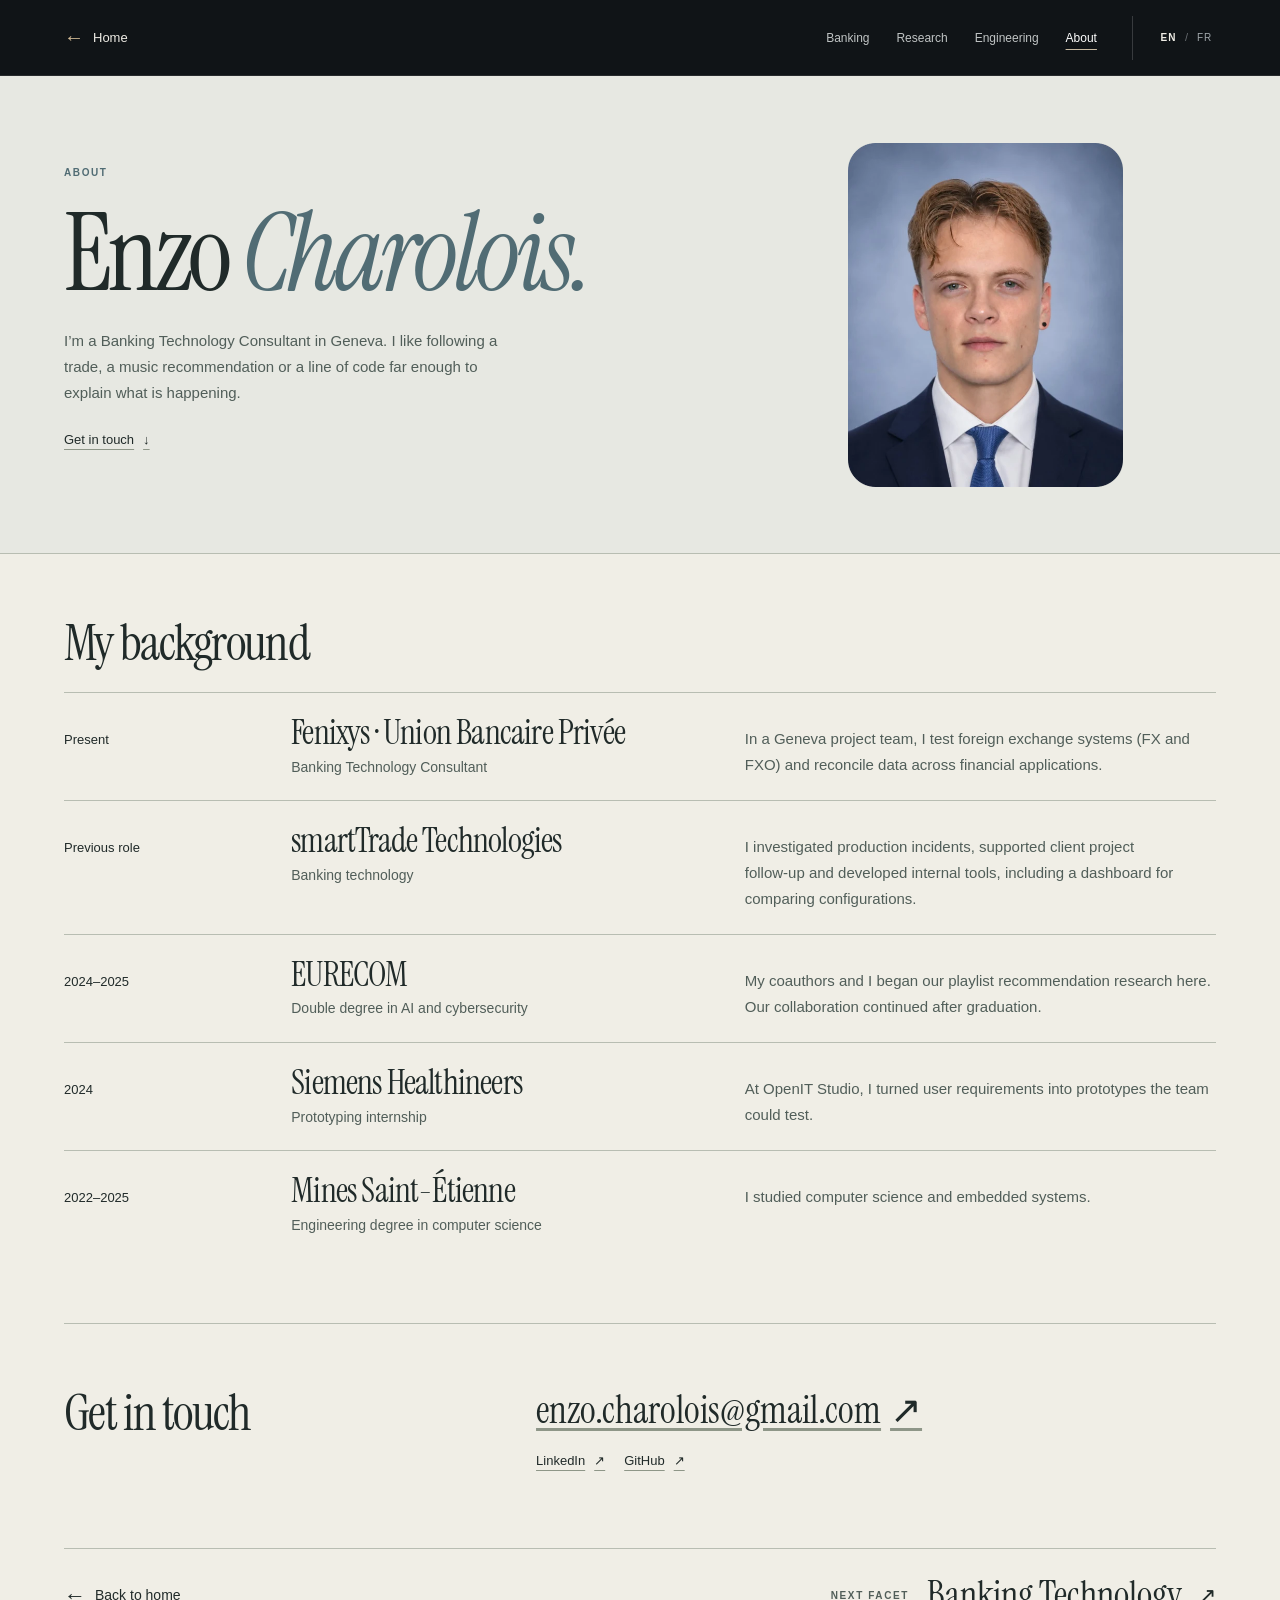
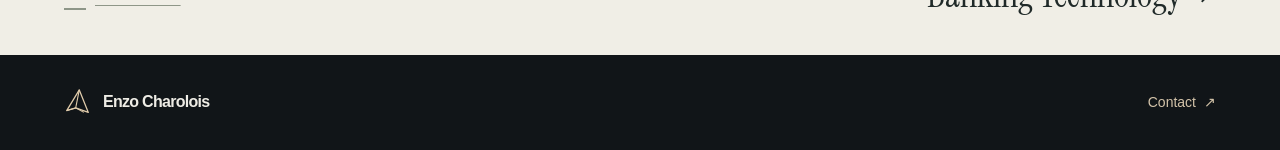
==== commit de20a8b8: "Polish facet navigation and embed the Swiss exports film" ====
--- a/about/index.html
+++ b/about/index.html
@@ -4,10 +4,10 @@
   <link rel="canonical" href="https://nazzar02.github.io/enzo-charolois.github.io/about/"><link rel="alternate" hreflang="en" href="https://nazzar02.github.io/enzo-charolois.github.io/about/"><link rel="alternate" hreflang="fr" href="https://nazzar02.github.io/enzo-charolois.github.io/fr/about/">
   <link rel="icon" href="../facets/mark.svg"><link rel="preload" href="../facets/fonts/InstrumentSerif-Regular.ttf" as="font" type="font/ttf" crossorigin>
   <link rel="stylesheet" href="../facets/style.css"><link rel="stylesheet" href="../facets/world.css"></head><body class="interior" data-page="about">
-  <a href="#main" class="skip">Skip to content</a><header><div class="shell header-inner"><a class="brand" href="../"><svg viewBox="0 0 30 32" fill="none" aria-hidden="true"><path d="M3 25 17 2l10 25-14-5Z" stroke="currentColor" stroke-width="1.4" stroke-linejoin="round"/><path d="M17 2 13 22m0 0L3 25m10-3 9 5" stroke="currentColor" stroke-width="1.2"/></svg><span>Enzo Charolois</span></a>
+  <a href="#main" class="skip">Skip to content</a><header><div class="shell header-inner"><a class="home-nav" href="../"><span aria-hidden="true">←</span>Home</a>
   <nav class="wide-nav" aria-label="Primary navigation"><a href="../banking/" >Banking</a><a href="../research/" >Research</a><a href="../engineering/" >Engineering</a><a href="./" aria-current="page">About</a></nav><div class="lang" aria-label="Language"><a lang="en" hreflang="en" data-language href="./" aria-current="true">EN</a><span aria-hidden="true">/</span><a lang="fr" hreflang="fr" data-language href="../fr/about/" >FR</a></div>
   <details class="compact-nav"><summary>Menu</summary><nav aria-label="Primary navigation"><a href="../banking/" >Banking</a><a href="../research/" >Research</a><a href="../engineering/" >Engineering</a><a href="./" aria-current="page">About</a></nav></details></div></header>
-  <main id="main" class="edition"><section class="mast"><div class="shell mast-layout"><div class="mast-copy"><p class="kicker">About</p><h1>Enzo <em>Charolois.</em></h1><p class="mast-intro">I’m a Banking Technology Consultant in Geneva. I like following a trade, a music recommendation or a line of code far enough to explain what is happening.</p><a class="editorial-link" href="#contact">Get in touch <span aria-hidden="true">↓</span></a></div><figure class="suit"><img src="../facets/portrait.webp" width="530" height="663" alt="Enzo Charolois wearing a blue suit and tie."></figure></div></section><section class="shell biography"><h2 class="reading-title">My background</h2><ol><li><p class="when">Present</p><div><h3>Fenixys · Union Bancaire Privée</h3><p class="position">Banking Technology Consultant</p></div><p class="history-text">In a Geneva project team, I test FX options and reconcile data across financial applications.</p></li><li><p class="when">Previous role</p><div><h3>smartTrade Technologies</h3><p class="position">Banking technology</p></div><p class="history-text">I investigated production incidents, supported client project follow-up and developed internal tools, including a dashboard for comparing configurations.</p></li><li><p class="when">2024–2025</p><div><h3>EURECOM</h3><p class="position">Double degree in AI and cybersecurity</p></div><p class="history-text">My coauthors and I began our playlist recommendation research here. Our collaboration continued after graduation.</p></li><li><p class="when">2024</p><div><h3>Siemens Healthineers</h3><p class="position">Prototyping internship</p></div><p class="history-text">At OpenIT Studio, I turned user requirements into prototypes the team could test.</p></li><li><p class="when">2022–2025</p><div><h3>Mines Saint-Étienne</h3><p class="position">Engineering degree in computer science</p></div><p class="history-text">I studied computer science and embedded systems.</p></li></ol></section>
-  <section class="shell contact" id="contact"><h2>Get in touch</h2><div><a class="editorial-link" href="mailto:enzo.charolois@gmail.com">enzo.charolois@gmail.com <span aria-hidden="true">↗</span></a><div class="references"><a class="editorial-link" href="https://www.linkedin.com/in/enzo-charolois">LinkedIn <span aria-hidden="true">↗</span></a><a class="editorial-link" href="https://github.com/Nazzar02">GitHub <span aria-hidden="true">↗</span></a><a class="editorial-link" href="../assets/docs/cv/CV_Enzo_Charolois-CH-AI.pdf">AI-focused CV <span aria-hidden="true">↗</span></a><a class="editorial-link" href="../assets/docs/cv/CV_Enzo_Charolois-CH-PM.pdf">Delivery-focused CV <span aria-hidden="true">↗</span></a></div></div></section><nav class="shell next-reading" aria-label="Next facet"><span class="kicker">Next facet</span><a href="../banking/">Banking Technology <span aria-hidden="true">↗</span></a></nav></main>
+  <main id="main" class="edition"><section class="mast"><div class="shell mast-layout"><div class="mast-copy"><p class="kicker">About</p><h1>Enzo <em>Charolois.</em></h1><p class="mast-intro">I’m a Banking Technology Consultant in Geneva. I like following a trade, a music recommendation or a line of code far enough to explain what is happening.</p><a class="editorial-link" href="#contact">Get in touch <span aria-hidden="true">↓</span></a></div><figure class="suit"><img src="../facets/portrait.webp" width="530" height="663" alt="Enzo Charolois wearing a blue suit and tie."></figure></div></section><section class="shell biography"><h2 class="reading-title">My background</h2><ol><li><p class="when">Present</p><div><h3>Fenixys · Union Bancaire Privée</h3><p class="position">Banking Technology Consultant</p></div><p class="history-text">In a Geneva project team, I test foreign exchange systems (FX and FXO) and reconcile data across financial applications.</p></li><li><p class="when">Previous role</p><div><h3>smartTrade Technologies</h3><p class="position">Banking technology</p></div><p class="history-text">I investigated production incidents, supported client project follow-up and developed internal tools, including a dashboard for comparing configurations.</p></li><li><p class="when">2024–2025</p><div><h3>EURECOM</h3><p class="position">Double degree in AI and cybersecurity</p></div><p class="history-text">My coauthors and I began our playlist recommendation research here. Our collaboration continued after graduation.</p></li><li><p class="when">2024</p><div><h3>Siemens Healthineers</h3><p class="position">Prototyping internship</p></div><p class="history-text">At OpenIT Studio, I turned user requirements into prototypes the team could test.</p></li><li><p class="when">2022–2025</p><div><h3>Mines Saint-Étienne</h3><p class="position">Engineering degree in computer science</p></div><p class="history-text">I studied computer science and embedded systems.</p></li></ol></section>
+  <section class="shell contact" id="contact"><h2>Get in touch</h2><div><a class="editorial-link" href="mailto:enzo.charolois@gmail.com">enzo.charolois@gmail.com <span aria-hidden="true">↗</span></a><div class="references"><a class="editorial-link" href="https://www.linkedin.com/in/enzo-charolois">LinkedIn <span aria-hidden="true">↗</span></a><a class="editorial-link" href="https://github.com/Nazzar02">GitHub <span aria-hidden="true">↗</span></a></div></div></section><nav class="shell next-reading" aria-label="Primary navigation"><a class="return-home" href="../"><span aria-hidden="true">←</span>Back to home</a><div><span class="kicker">Next facet</span><a href="../banking/">Banking Technology <span aria-hidden="true">↗</span></a></div></nav></main>
   <footer><div class="shell footer-inner"><a class="brand" href="../"><svg viewBox="0 0 30 32" fill="none" aria-hidden="true"><path d="M3 25 17 2l10 25-14-5Z" stroke="currentColor" stroke-width="1.4" stroke-linejoin="round"/><path d="M17 2 13 22m0 0L3 25m10-3 9 5" stroke="currentColor" stroke-width="1.2"/></svg> Enzo Charolois</a><a href="./#contact">Contact <span aria-hidden="true">↗</span></a></div></footer>
   </body></html>
--- a/facets/style.css
+++ b/facets/style.css
@@ -1004,3 +1004,94 @@
     height: clamp(225px, 32svh, 310px);
   }
 }
+
+.home-nav {
+  display: inline-flex;
+  gap: 9px;
+  min-height: 44px;
+  align-items: center;
+  color: var(--ivory);
+  font-size: 13px;
+  white-space: nowrap;
+}
+.home-nav span {
+  color: var(--gold);
+  font-size: 20px;
+  transition: transform 0.18s ease;
+}
+.home-nav:hover span {
+  transform: translateX(-3px);
+}
+.film-teaser {
+  min-height: 230px;
+  display: grid;
+  grid-template-columns: 1fr 0.7fr;
+  align-items: center;
+  gap: clamp(12px, 2vw, 30px);
+  padding: clamp(17px, 3vw, 42px);
+  overflow: hidden;
+  background: radial-gradient(ellipse at 80% 38%, #30473d, #132521 71%);
+  color: #f0ebdc;
+}
+.film-teaser > div {
+  display: grid;
+  gap: 13px;
+}
+.film-teaser .kicker {
+  color: #d4d3ab;
+  font-size: 9px;
+}
+.film-title {
+  font: clamp(26px, 4vw, 64px) / 0.96 var(--serif);
+  letter-spacing: -0.02em;
+}
+.film-watch {
+  display: inline-flex;
+  align-items: center;
+  gap: 7px;
+  font-size: 12px;
+  color: #f0e3c7;
+}
+.film-watch span {
+  display: grid;
+  place-items: center;
+  width: 27px;
+  height: 27px;
+  border: 1px solid #d5c6a1;
+  border-radius: 50%;
+  font-size: 9px;
+  flex: 0 0 auto;
+}
+.film-teaser:hover .film-watch {
+  text-decoration: underline;
+  text-underline-offset: 4px;
+}
+.film-teaser img {
+  width: 100%;
+  height: auto;
+  max-height: 300px;
+  object-fit: contain;
+  box-shadow: 0 12px 24px #070e0990;
+}
+.exhibit-banking .exhibit-art {
+  background: #202e3b;
+}
+.exhibit-banking img {
+  object-position: center 64%;
+}
+@media (max-width: 680px) {
+  .film-teaser {
+    min-height: 178px;
+  }
+  .film-teaser > div {
+    gap: 9px;
+  }
+}
+@media (prefers-reduced-motion: reduce) {
+  .home-nav span {
+    transition: none;
+  }
+  .home-nav:hover span {
+    transform: none;
+  }
+}
--- a/facets/world.css
+++ b/facets/world.css
@@ -404,3 +404,63 @@
     align-items: baseline;
   }
 }
+
+.film-player {
+  width: min(100%, 360px);
+  justify-self: center;
+  scroll-margin-top: 86px;
+}
+.film-player video {
+  display: block;
+  width: 100%;
+  height: auto;
+  aspect-ratio: 4 / 5;
+  object-fit: contain;
+  background: #101717;
+  box-shadow: 0 16px 42px #0813108c;
+}
+.film-player figcaption {
+  display: flex;
+  justify-content: space-between;
+  align-items: center;
+  gap: 12px;
+  margin-top: 3px;
+  font-size: 12px;
+  color: #c3cfc4;
+}
+.film-player figcaption a {
+  display: inline-flex;
+  align-items: center;
+  min-height: 44px;
+  white-space: nowrap;
+  text-decoration: underline;
+  text-underline-offset: 4px;
+}
+.next-reading {
+  align-items: center;
+}
+.next-reading a.return-home {
+  font: 14px/1.2 var(--sans);
+  gap: 9px;
+  text-decoration: underline;
+  text-underline-offset: 5px;
+  text-decoration-color: #8e9688;
+}
+.next-reading > div {
+  display: flex;
+  align-items: center;
+  gap: 18px;
+}
+@media (max-width: 680px) {
+  .film-player {
+    width: min(100%, 320px);
+    scroll-margin-top: 66px;
+  }
+  .next-reading {
+    flex-wrap: wrap;
+  }
+  .next-reading > div {
+    gap: 12px;
+    flex-wrap: wrap;
+  }
+}
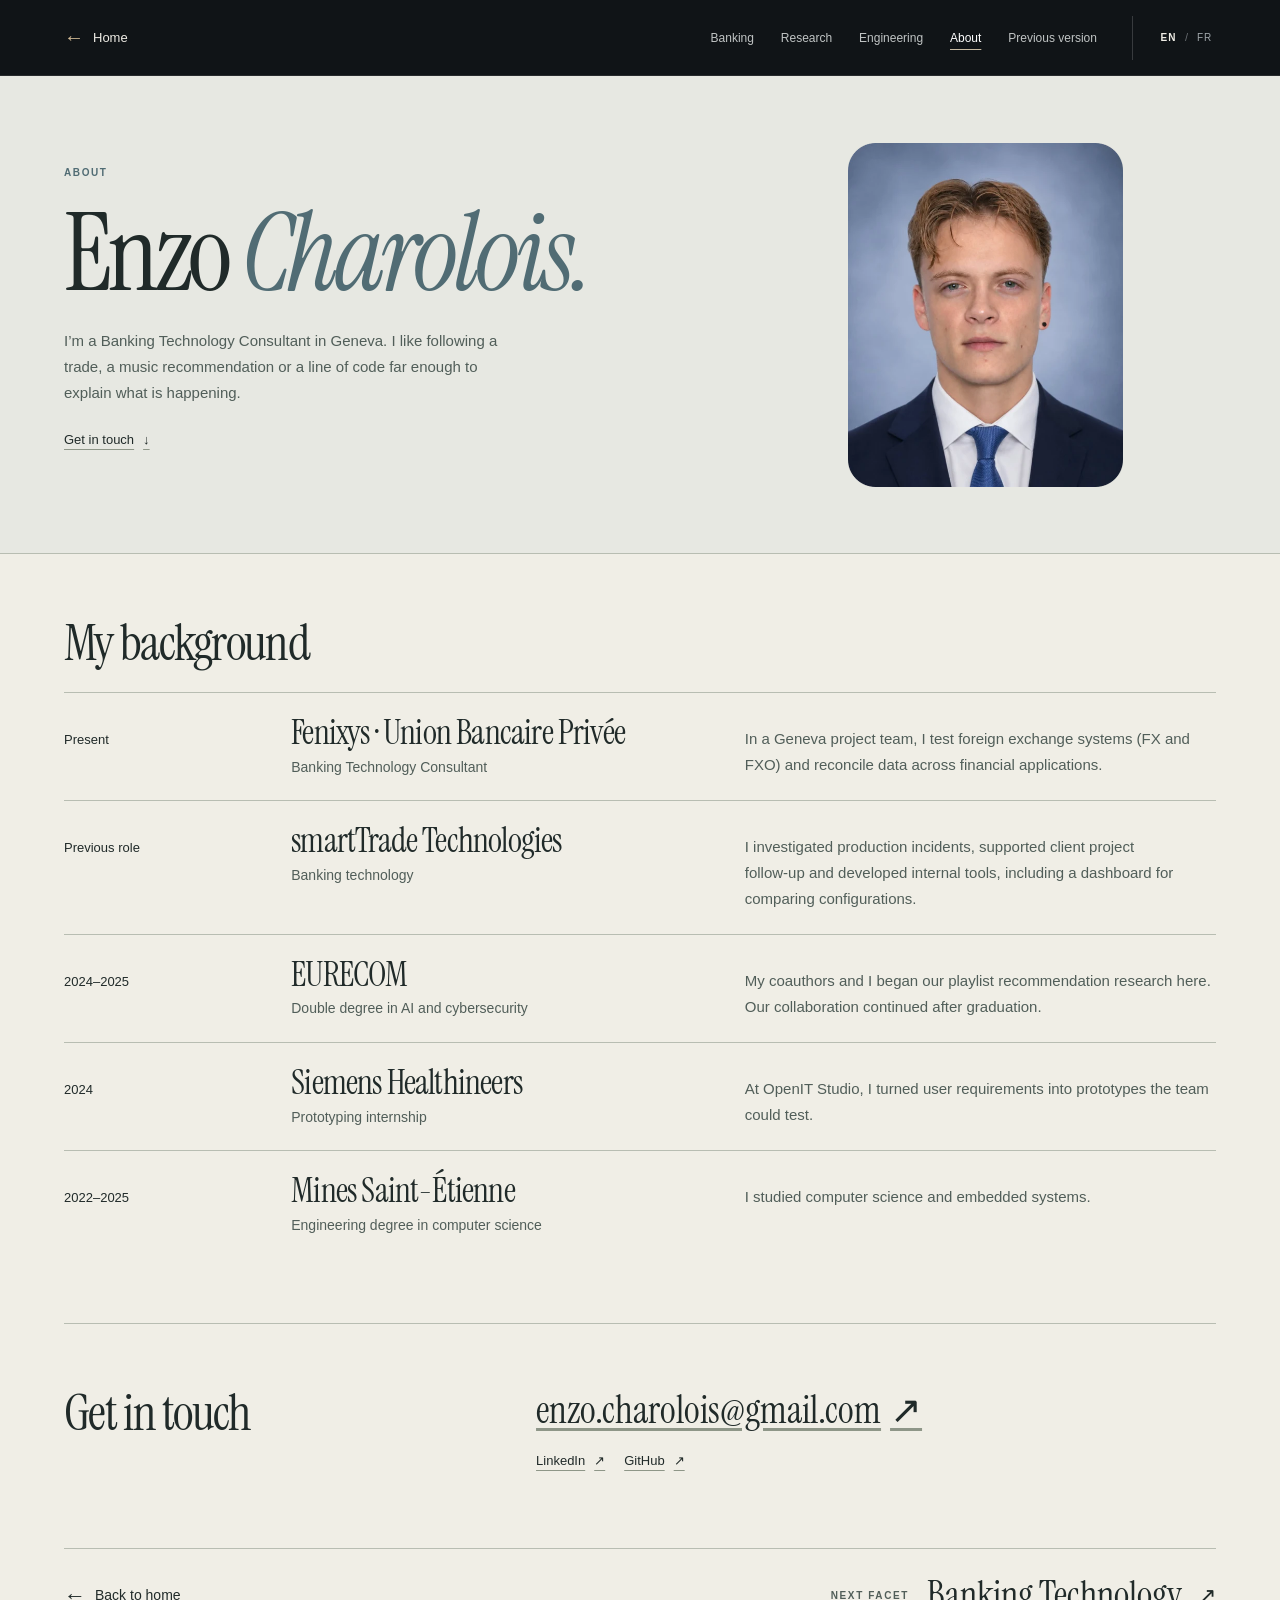
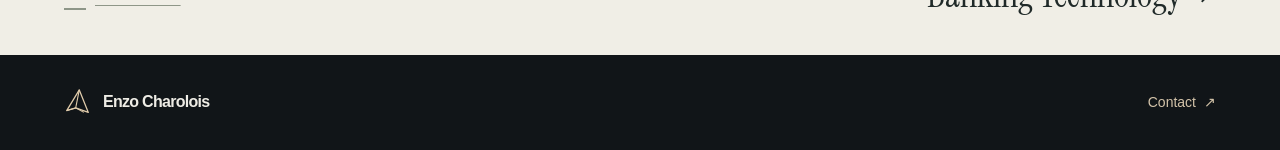
==== commit 9da18e57: "Archive the previously published portfolio and link it from navigation" ====
--- a/about/index.html
+++ b/about/index.html
@@ -5,8 +5,8 @@
   <link rel="icon" href="../facets/mark.svg"><link rel="preload" href="../facets/fonts/InstrumentSerif-Regular.ttf" as="font" type="font/ttf" crossorigin>
   <link rel="stylesheet" href="../facets/style.css"><link rel="stylesheet" href="../facets/world.css"></head><body class="interior" data-page="about">
   <a href="#main" class="skip">Skip to content</a><header><div class="shell header-inner"><a class="home-nav" href="../"><span aria-hidden="true">←</span>Home</a>
-  <nav class="wide-nav" aria-label="Primary navigation"><a href="../banking/" >Banking</a><a href="../research/" >Research</a><a href="../engineering/" >Engineering</a><a href="./" aria-current="page">About</a></nav><div class="lang" aria-label="Language"><a lang="en" hreflang="en" data-language href="./" aria-current="true">EN</a><span aria-hidden="true">/</span><a lang="fr" hreflang="fr" data-language href="../fr/about/" >FR</a></div>
-  <details class="compact-nav"><summary>Menu</summary><nav aria-label="Primary navigation"><a href="../banking/" >Banking</a><a href="../research/" >Research</a><a href="../engineering/" >Engineering</a><a href="./" aria-current="page">About</a></nav></details></div></header>
+  <nav class="wide-nav" aria-label="Primary navigation"><a href="../banking/" >Banking</a><a href="../research/" >Research</a><a href="../engineering/" >Engineering</a><a href="./" aria-current="page">About</a><a class="archive-nav" href="../ancienne-version/">Previous version</a></nav><div class="lang" aria-label="Language"><a lang="en" hreflang="en" data-language href="./" aria-current="true">EN</a><span aria-hidden="true">/</span><a lang="fr" hreflang="fr" data-language href="../fr/about/" >FR</a></div>
+  <details class="compact-nav"><summary>Menu</summary><nav aria-label="Primary navigation"><a href="../banking/" >Banking</a><a href="../research/" >Research</a><a href="../engineering/" >Engineering</a><a href="./" aria-current="page">About</a><a class="archive-nav" href="../ancienne-version/">Previous version</a></nav></details></div></header>
   <main id="main" class="edition"><section class="mast"><div class="shell mast-layout"><div class="mast-copy"><p class="kicker">About</p><h1>Enzo <em>Charolois.</em></h1><p class="mast-intro">I’m a Banking Technology Consultant in Geneva. I like following a trade, a music recommendation or a line of code far enough to explain what is happening.</p><a class="editorial-link" href="#contact">Get in touch <span aria-hidden="true">↓</span></a></div><figure class="suit"><img src="../facets/portrait.webp" width="530" height="663" alt="Enzo Charolois wearing a blue suit and tie."></figure></div></section><section class="shell biography"><h2 class="reading-title">My background</h2><ol><li><p class="when">Present</p><div><h3>Fenixys · Union Bancaire Privée</h3><p class="position">Banking Technology Consultant</p></div><p class="history-text">In a Geneva project team, I test foreign exchange systems (FX and FXO) and reconcile data across financial applications.</p></li><li><p class="when">Previous role</p><div><h3>smartTrade Technologies</h3><p class="position">Banking technology</p></div><p class="history-text">I investigated production incidents, supported client project follow-up and developed internal tools, including a dashboard for comparing configurations.</p></li><li><p class="when">2024–2025</p><div><h3>EURECOM</h3><p class="position">Double degree in AI and cybersecurity</p></div><p class="history-text">My coauthors and I began our playlist recommendation research here. Our collaboration continued after graduation.</p></li><li><p class="when">2024</p><div><h3>Siemens Healthineers</h3><p class="position">Prototyping internship</p></div><p class="history-text">At OpenIT Studio, I turned user requirements into prototypes the team could test.</p></li><li><p class="when">2022–2025</p><div><h3>Mines Saint-Étienne</h3><p class="position">Engineering degree in computer science</p></div><p class="history-text">I studied computer science and embedded systems.</p></li></ol></section>
   <section class="shell contact" id="contact"><h2>Get in touch</h2><div><a class="editorial-link" href="mailto:enzo.charolois@gmail.com">enzo.charolois@gmail.com <span aria-hidden="true">↗</span></a><div class="references"><a class="editorial-link" href="https://www.linkedin.com/in/enzo-charolois">LinkedIn <span aria-hidden="true">↗</span></a><a class="editorial-link" href="https://github.com/Nazzar02">GitHub <span aria-hidden="true">↗</span></a></div></div></section><nav class="shell next-reading" aria-label="Primary navigation"><a class="return-home" href="../"><span aria-hidden="true">←</span>Back to home</a><div><span class="kicker">Next facet</span><a href="../banking/">Banking Technology <span aria-hidden="true">↗</span></a></div></nav></main>
   <footer><div class="shell footer-inner"><a class="brand" href="../"><svg viewBox="0 0 30 32" fill="none" aria-hidden="true"><path d="M3 25 17 2l10 25-14-5Z" stroke="currentColor" stroke-width="1.4" stroke-linejoin="round"/><path d="M17 2 13 22m0 0L3 25m10-3 9 5" stroke="currentColor" stroke-width="1.2"/></svg> Enzo Charolois</a><a href="./#contact">Contact <span aria-hidden="true">↗</span></a></div></footer>
